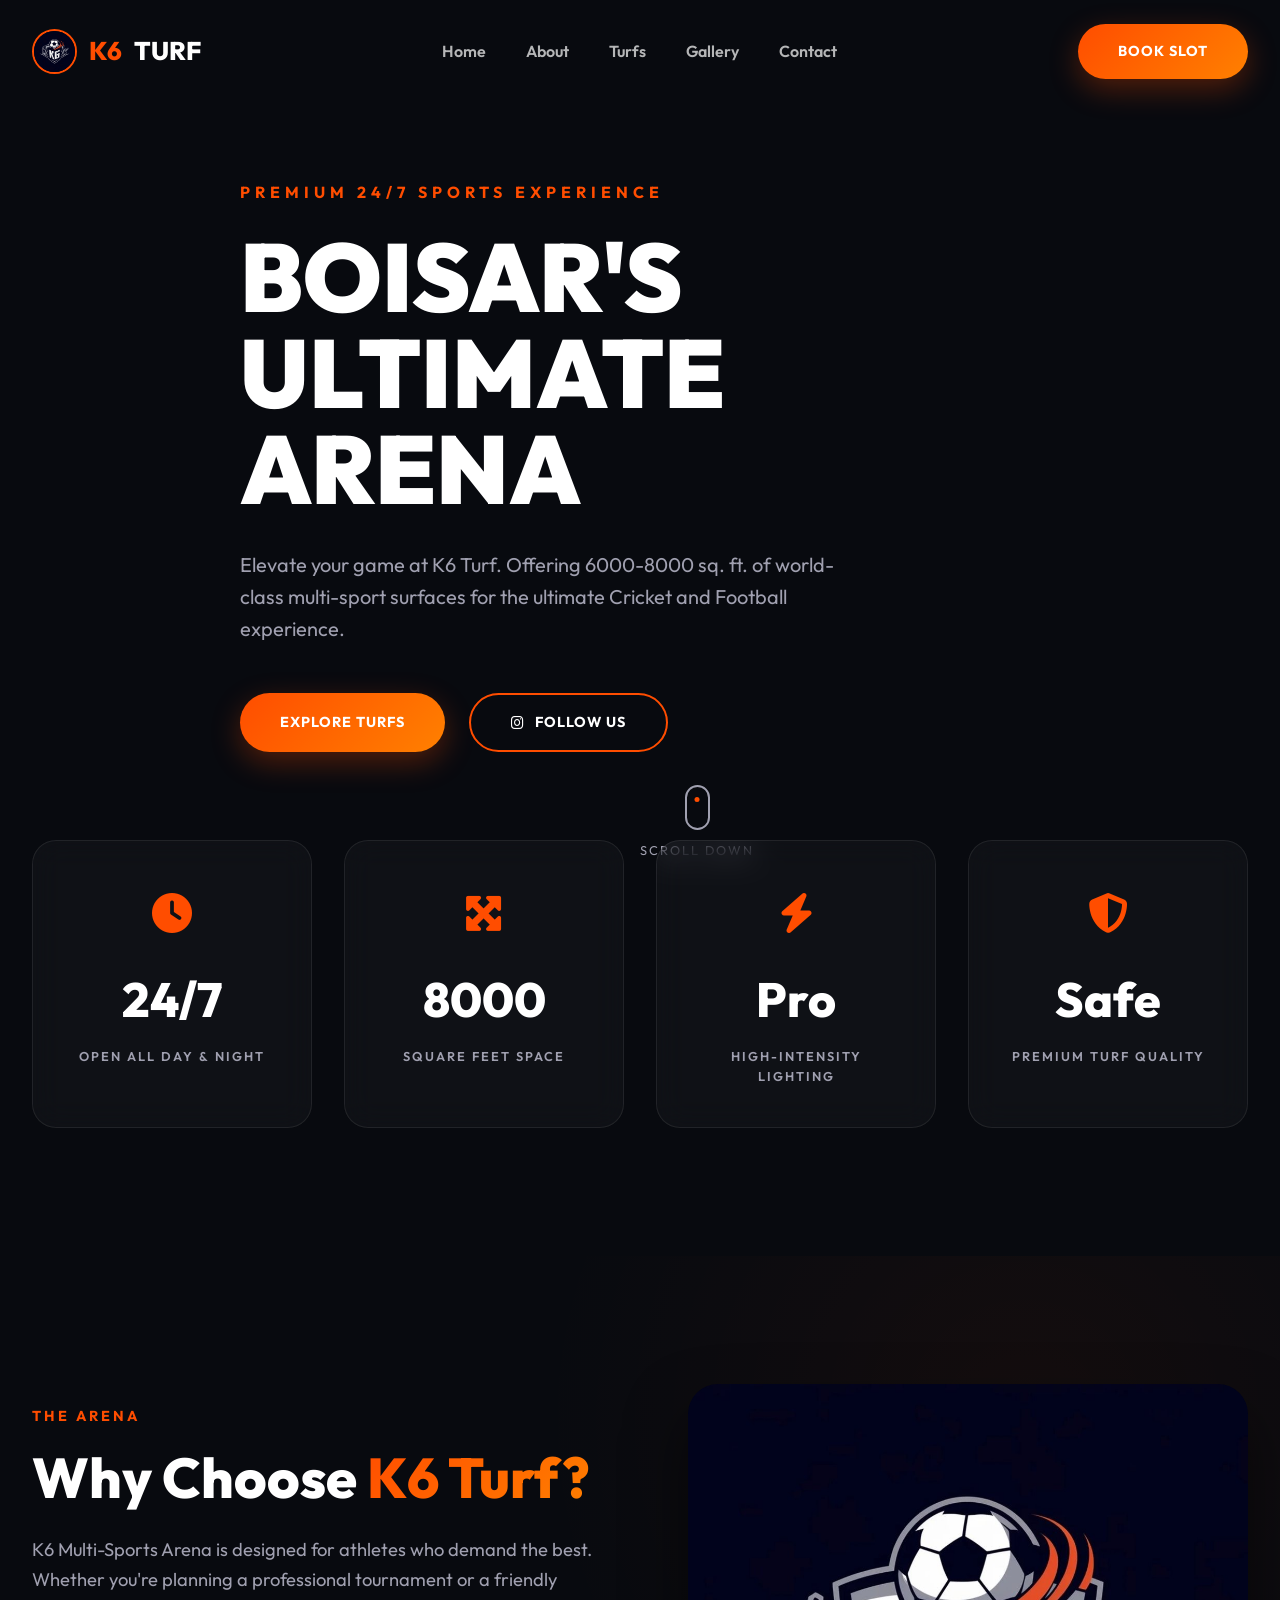
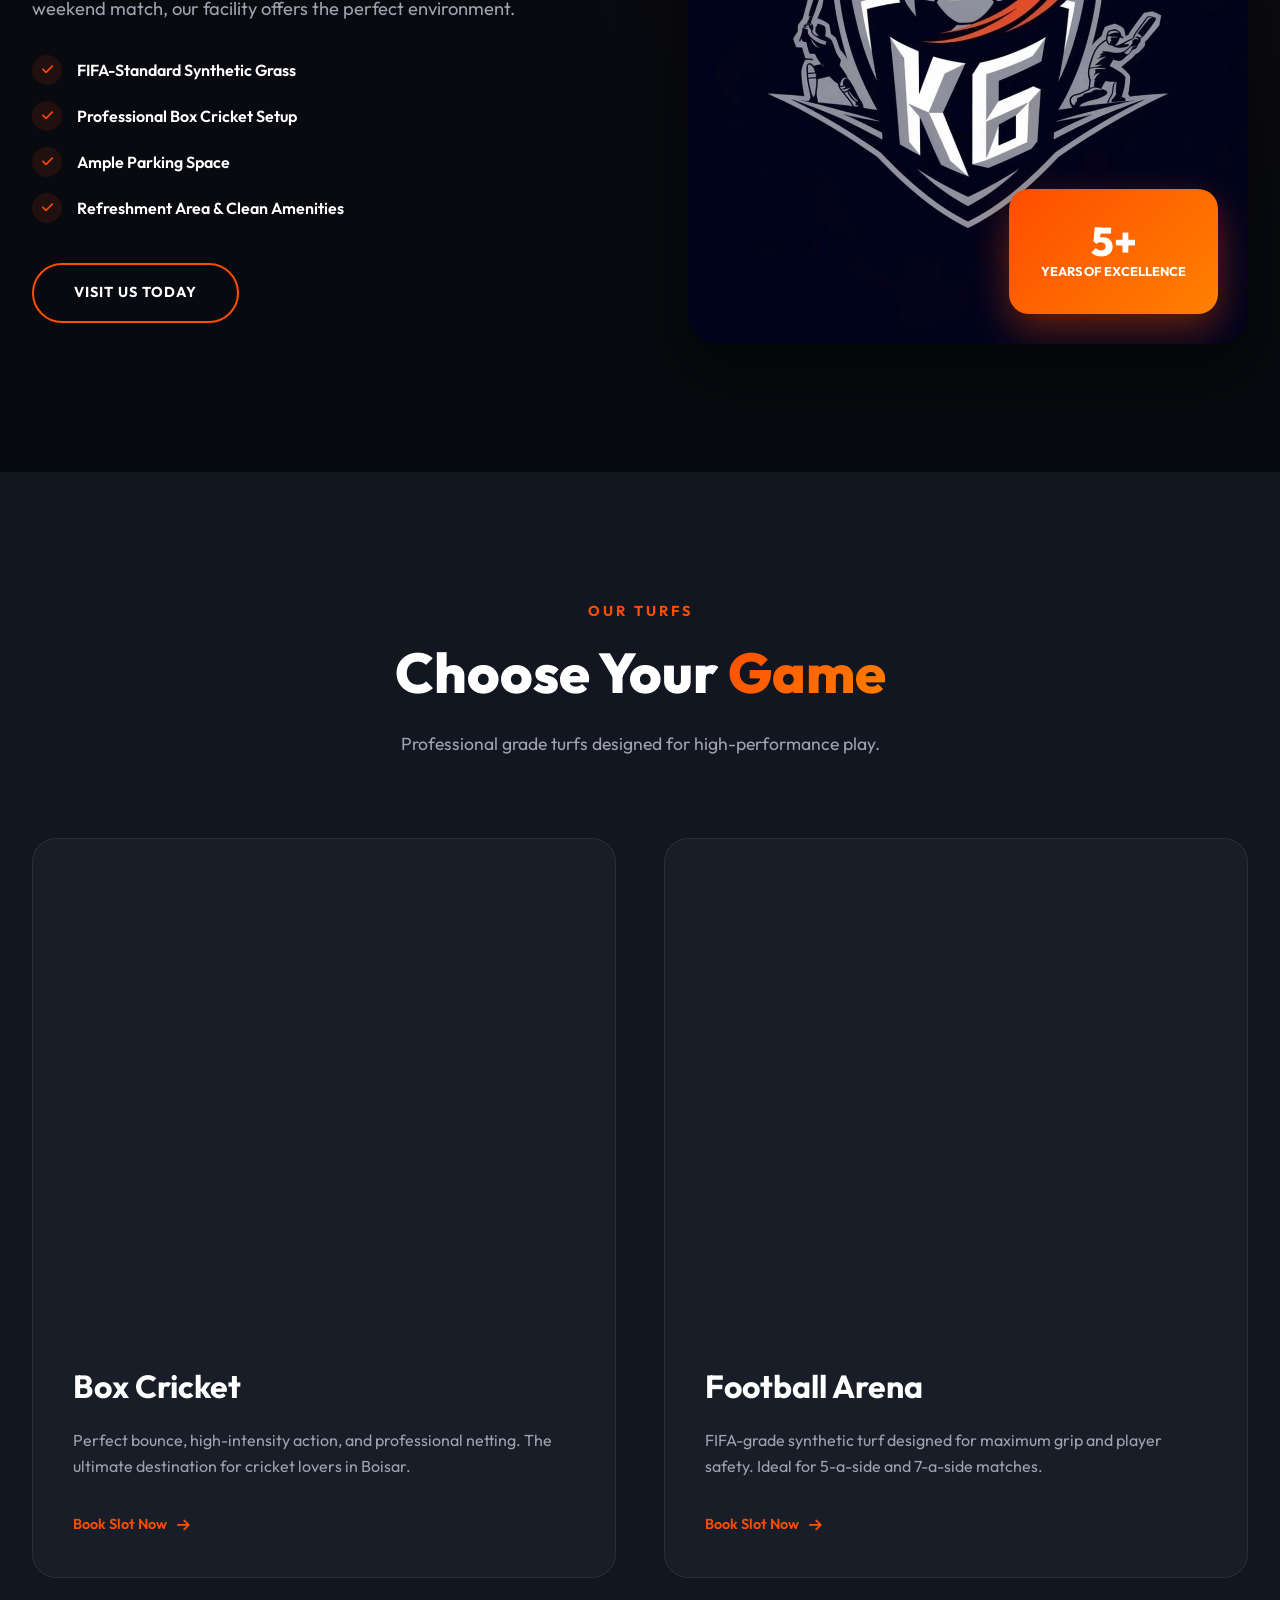
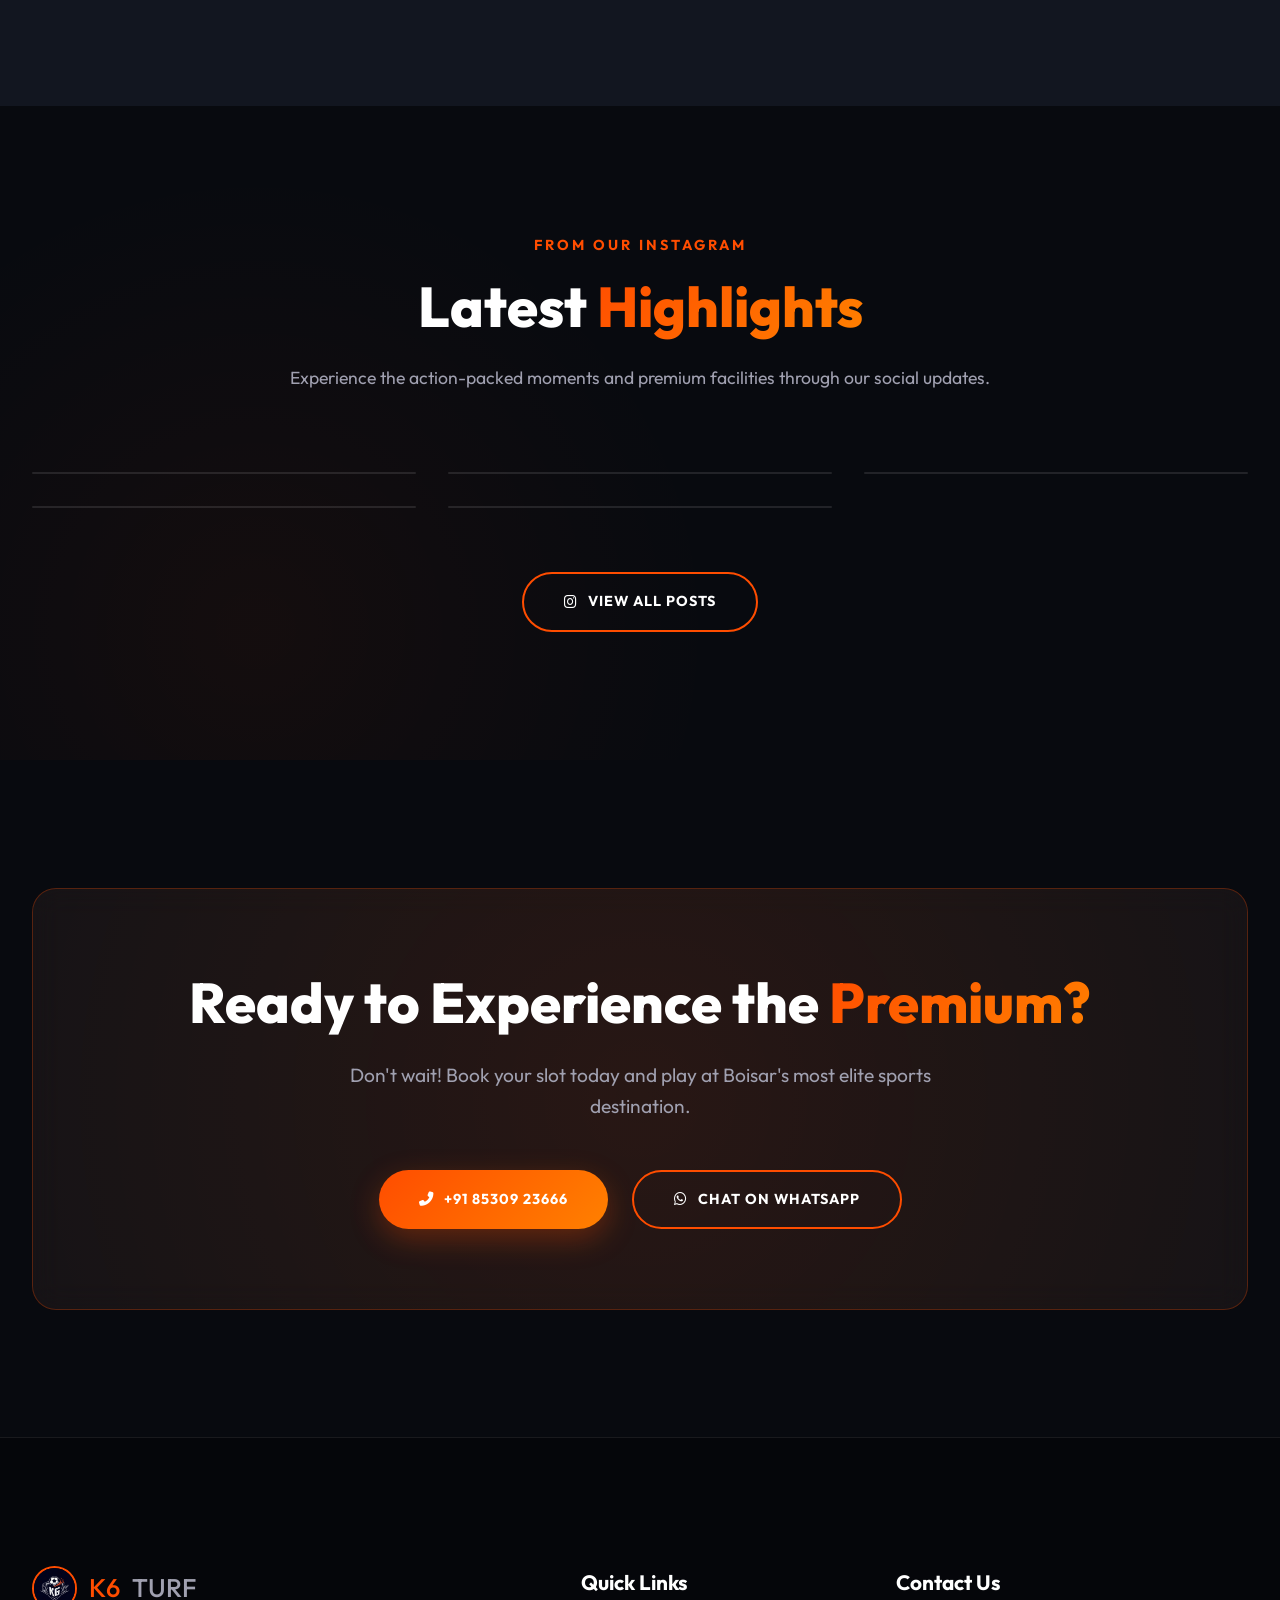
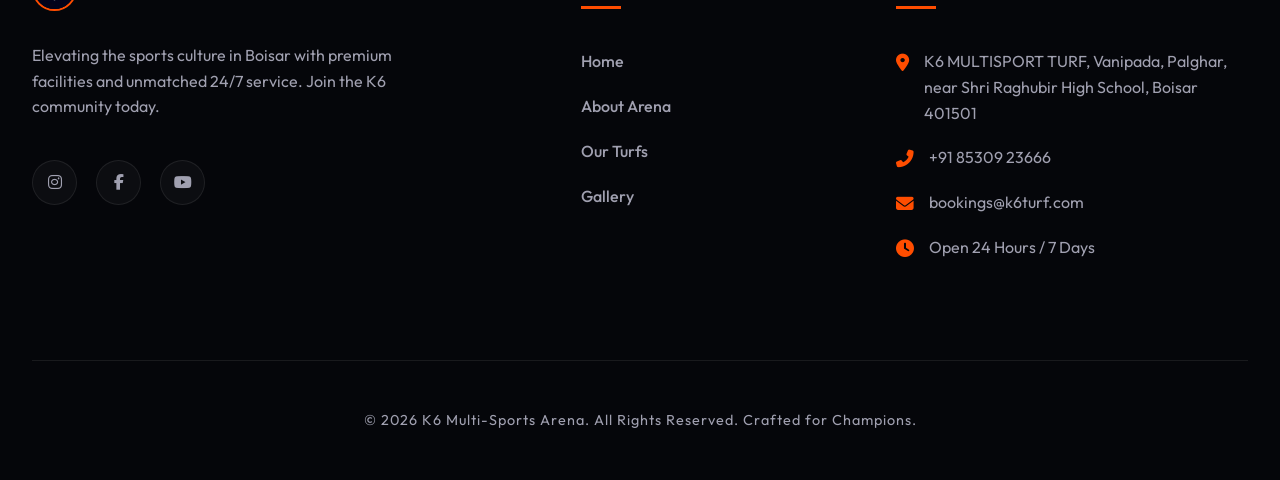
==== index.html @ 0b2d1a47 "Initial commit: Premium K6 Turf Website with Instagram integration and responsive design" ====
<!DOCTYPE html>
<html lang="en">
<head>
    <meta charset="UTF-8">
    <meta name="viewport" content="width=device-width, initial-scale=1.0">
    <title>K6Turf | Premium Multi-Sports Arena Boisar | 24/7 Cricket & Football</title>
    <meta name="description" content="K6 Multi-Sports Arena in Boisar. Premium 24/7 sports experience with 6000-8000 sq. ft. turfs for Cricket and Football. Book your slot now!">
    <meta name="keywords" content="K6 Turf, Boisar Turf, Cricket Turf Boisar, Football Turf Boisar, Multi-Sports Arena Boisar">
    <link rel="stylesheet" href="style.css">
    <link rel="stylesheet" href="https://cdnjs.cloudflare.com/ajax/libs/font-awesome/6.4.0/css/all.min.css">
    <link href="https://unpkg.com/aos@2.3.1/dist/aos.css" rel="stylesheet">
</head>
<body>

    <!-- Preloader -->
    <div class="preloader" id="preloader">
        <div class="loader-content">
            <img src="assets/logo.jpg" alt="K6 Turf Logo" class="loader-logo">
            <div class="loader-bar"></div>
        </div>
    </div>

    <header id="header">
        <div class="container">
            <nav>
                <a href="#" class="logo">
                    <img src="assets/logo.jpg" alt="K6 Logo" class="nav-logo">
                    <span>K6</span>TURF
                </a>
                <ul class="nav-links">
                    <li><a href="#home">Home</a></li>
                    <li><a href="#about">About</a></li>
                    <li><a href="#services">Turfs</a></li>
                    <li><a href="#gallery">Gallery</a></li>
                    <li><a href="#contact">Contact</a></li>
                </ul>
                <div class="nav-actions">
                    <a href="https://wa.me/918530923666" class="btn btn-primary">Book Slot</a>
                    <button class="mobile-nav-toggle"><i class="fas fa-bars"></i></button>
                </div>
            </nav>
        </div>
    </header>

    <main>
        <!-- Hero Section -->
        <section class="hero" id="home">
            <div class="hero-overlay"></div>
            <div class="hero-bg">
                <video autoplay muted loop playsinline class="hero-video">
                    <source src="https://cdn.pixabay.com/video/2019/04/13/22756-330663738_large.mp4" type="video/mp4">
                </video>
            </div>
            <div class="container">
                <div class="hero-content">
                    <span class="hero-tagline" data-aos="fade-down">Premium 24/7 Sports Experience</span>
                    <h1 data-aos="fade-up" data-aos-delay="200">BOISAR'S ULTIMATE <span>ARENA</span></h1>
                    <p data-aos="fade-up" data-aos-delay="400">Elevate your game at K6 Turf. Offering 6000-8000 sq. ft. of world-class multi-sport surfaces for the ultimate Cricket and Football experience.</p>
                    <div class="hero-btns" data-aos="fade-up" data-aos-delay="600">
                        <a href="#services" class="btn btn-primary">Explore Turfs</a>
                        <a href="https://www.instagram.com/k6_turf_boisar/" target="_blank" class="btn btn-outline"><i class="fab fa-instagram"></i> Follow Us</a>
                    </div>
                </div>
            </div>
            <div class="hero-scroll" data-aos="fade-up" data-aos-delay="800">
                <div class="mouse"></div>
                <span>Scroll Down</span>
            </div>
        </section>

        <!-- Stats/Features -->
        <section class="stats">
            <div class="container">
                <div class="stats-grid">
                    <div class="stat-item glass-card" data-aos="zoom-in" data-aos-delay="100">
                        <div class="stat-icon"><i class="fas fa-clock"></i></div>
                        <h3>24/7</h3>
                        <p>Open All Day & Night</p>
                    </div>
                    <div class="stat-item glass-card" data-aos="zoom-in" data-aos-delay="200">
                        <div class="stat-icon"><i class="fas fa-expand-arrows-alt"></i></div>
                        <h3>8000</h3>
                        <p>Square Feet Space</p>
                    </div>
                    <div class="stat-item glass-card" data-aos="zoom-in" data-aos-delay="300">
                        <div class="stat-icon"><i class="fas fa-bolt"></i></div>
                        <h3>Pro</h3>
                        <p>High-Intensity Lighting</p>
                    </div>
                    <div class="stat-item glass-card" data-aos="zoom-in" data-aos-delay="400">
                        <div class="stat-icon"><i class="fas fa-shield-alt"></i></div>
                        <h3>Safe</h3>
                        <p>Premium Turf Quality</p>
                    </div>
                </div>
            </div>
        </section>

        <!-- About Section -->
        <section class="about" id="about">
            <div class="container">
                <div class="about-grid">
                    <div class="about-content" data-aos="fade-right">
                        <span class="sub-title">The Arena</span>
                        <h2>Why Choose <span>K6 Turf?</span></h2>
                        <p>K6 Multi-Sports Arena is designed for athletes who demand the best. Whether you're planning a professional tournament or a friendly weekend match, our facility offers the perfect environment.</p>
                        <ul class="feature-list">
                            <li><i class="fas fa-check"></i> FIFA-Standard Synthetic Grass</li>
                            <li><i class="fas fa-check"></i> Professional Box Cricket Setup</li>
                            <li><i class="fas fa-check"></i> Ample Parking Space</li>
                            <li><i class="fas fa-check"></i> Refreshment Area & Clean Amenities</li>
                        </ul>
                        <a href="#contact" class="btn btn-outline">Visit Us Today</a>
                    </div>
                    <div class="about-image" data-aos="fade-left">
                        <div class="image-wrapper">
                            <img src="assets/logo.jpg" alt="K6 Turf Experience">
                            <div class="experience-badge">
                                <h3>5+</h3>
                                <p>Years of Excellence</p>
                            </div>
                        </div>
                    </div>
                </div>
            </div>
        </section>

        <!-- Services Section -->
        <section class="services" id="services">
            <div class="container">
                <div class="section-header" data-aos="fade-up">
                    <span class="sub-title">Our Turfs</span>
                    <h2>Choose Your <span>Game</span></h2>
                    <p>Professional grade turfs designed for high-performance play.</p>
                </div>

                <div class="service-card-wrapper">
                    <div class="service-card glass-card" data-aos="fade-up">
                        <div class="service-img">
                            <blockquote class="instagram-media" data-instgrm-permalink="https://www.instagram.com/reel/DECcVCstjQd/?utm_source=ig_embed&amp;utm_campaign=loading" data-instgrm-version="14"></blockquote>
                        </div>
                        <div class="service-body">
                            <h3>Box Cricket</h3>
                            <p>Perfect bounce, high-intensity action, and professional netting. The ultimate destination for cricket lovers in Boisar.</p>
                            <a href="https://wa.me/918530923666" class="btn btn-link">Book Slot Now <i class="fas fa-arrow-right"></i></a>
                        </div>
                    </div>

                    <div class="service-card glass-card" data-aos="fade-up" data-aos-delay="200">
                        <div class="service-img">
                            <blockquote class="instagram-media" data-instgrm-permalink="https://www.instagram.com/reel/DEwyY6cT_Gz/?utm_source=ig_embed&amp;utm_campaign=loading" data-instgrm-version="14"></blockquote>
                        </div>
                        <div class="service-body">
                            <h3>Football Arena</h3>
                            <p>FIFA-grade synthetic turf designed for maximum grip and player safety. Ideal for 5-a-side and 7-a-side matches.</p>
                            <a href="https://wa.me/918530923666" class="btn btn-link">Book Slot Now <i class="fas fa-arrow-right"></i></a>
                        </div>
                    </div>
                </div>
            </div>
        </section>

        <!-- Instagram Feed Section -->
        <section class="social-feed" id="gallery">
            <div class="container">
                <div class="section-header" data-aos="fade-up">
                    <span class="sub-title">From Our Instagram</span>
                    <h2>Latest <span>Highlights</span></h2>
                    <p>Experience the action-packed moments and premium facilities through our social updates.</p>
                </div>
                
                <div class="instagram-grid">
                    <!-- Post 1 -->
                    <div class="insta-embed" data-aos="zoom-in">
                        <blockquote class="instagram-media" data-instgrm-permalink="https://www.instagram.com/p/DKz9kxUNPje/?utm_source=ig_embed&amp;utm_campaign=loading" data-instgrm-version="14"></blockquote>
                    </div>
                    <!-- Post 2 -->
                    <div class="insta-embed" data-aos="zoom-in" data-aos-delay="100">
                        <blockquote class="instagram-media" data-instgrm-permalink="https://www.instagram.com/p/DPoWp0yDz2l/?utm_source=ig_embed&amp;utm_campaign=loading" data-instgrm-version="14"></blockquote>
                    </div>
                    <!-- Reel 1 -->
                    <div class="insta-embed" data-aos="zoom-in" data-aos-delay="200">
                        <blockquote class="instagram-media" data-instgrm-permalink="https://www.instagram.com/reel/DQ9aMk0iMoH/?utm_source=ig_embed&amp;utm_campaign=loading" data-instgrm-version="14"></blockquote>
                    </div>
                    <!-- Reel 2 -->
                    <div class="insta-embed" data-aos="zoom-in" data-aos-delay="300">
                        <blockquote class="instagram-media" data-instgrm-permalink="https://www.instagram.com/reel/DECcVCstjQd/?utm_source=ig_embed&amp;utm_campaign=loading" data-instgrm-version="14"></blockquote>
                    </div>
                    <!-- Reel 3 -->
                    <div class="insta-embed" data-aos="zoom-in" data-aos-delay="400">
                        <blockquote class="instagram-media" data-instgrm-permalink="https://www.instagram.com/reel/DDHYo43tLcD/?utm_source=ig_embed&amp;utm_campaign=loading" data-instgrm-version="14"></blockquote>
                    </div>
                </div>
                
                <div class="center-btn" style="margin-top: 4rem; text-align: center;">
                    <a href="https://www.instagram.com/k6_turf_boisar/" target="_blank" class="btn btn-outline"><i class="fab fa-instagram"></i> View All Posts</a>
                </div>
            </div>
        </section>

        <script async src="//www.instagram.com/embed.js"></script>

        <!-- Booking CTA -->
        <section class="cta-section">
            <div class="container">
                <div class="cta-card glass-card" data-aos="flip-up">
                    <h2>Ready to Experience the <span>Premium?</span></h2>
                    <p>Don't wait! Book your slot today and play at Boisar's most elite sports destination.</p>
                    <div class="cta-btns">
                        <a href="tel:+918530923666" class="btn btn-primary"><i class="fas fa-phone-alt"></i> +91 85309 23666</a>
                        <a href="https://wa.me/918530923666" class="btn btn-outline"><i class="fab fa-whatsapp"></i> Chat on WhatsApp</a>
                    </div>
                </div>
            </div>
        </section>
    </main>

    <footer id="contact">
        <div class="container">
            <div class="footer-grid">
                <div class="footer-col footer-info">
                    <a href="#" class="logo footer-logo">
                        <img src="assets/logo.jpg" alt="K6 Logo" class="nav-logo">
                        <span>K6</span>TURF
                    </a>
                    <p>Elevating the sports culture in Boisar with premium facilities and unmatched 24/7 service. Join the K6 community today.</p>
                    <div class="footer-social">
                        <a href="https://www.instagram.com/k6_turf_boisar/" class="social-btn"><i class="fab fa-instagram"></i></a>
                        <a href="#" class="social-btn"><i class="fab fa-facebook-f"></i></a>
                        <a href="#" class="social-btn"><i class="fab fa-youtube"></i></a>
                    </div>
                </div>
                <div class="footer-col">
                    <h4>Quick Links</h4>
                    <ul>
                        <li><a href="#home">Home</a></li>
                        <li><a href="#about">About Arena</a></li>
                        <li><a href="#services">Our Turfs</a></li>
                        <li><a href="#gallery">Gallery</a></li>
                    </ul>
                </div>
                <div class="footer-col">
                    <h4>Contact Us</h4>
                    <ul class="contact-list">
                        <li><i class="fas fa-map-marker-alt"></i> K6 MULTISPORT TURF, Vanipada, Palghar, near Shri Raghubir High School, Boisar 401501</li>
                        <li><i class="fas fa-phone-alt"></i> +91 85309 23666</li>
                        <li><i class="fas fa-envelope"></i> bookings@k6turf.com</li>
                        <li><i class="fas fa-clock"></i> Open 24 Hours / 7 Days</li>
                    </ul>
                </div>
            </div>
            <div class="footer-bottom">
                <p>&copy; 2026 K6 Multi-Sports Arena. All Rights Reserved. Crafted for Champions.</p>
            </div>
        </div>
    </footer>

    <script src="https://unpkg.com/aos@2.3.1/dist/aos.js"></script>
    <script src="script.js"></script>
</body>
</html>
---- style.css ----
@import url('https://fonts.googleapis.com/css2?family=Outfit:wght@300;400;600;700;800&display=swap');

:root {
    --primary: #080A0F;
    --secondary: #121620;
    --accent: #FF4D00;
    --accent-rgb: 255, 77, 0;
    --white: #FFFFFF;
    --text-muted: #A0A0B0;
    --glass: rgba(255, 255, 255, 0.03);
    --glass-border: rgba(255, 255, 255, 0.08);
    --gradient: linear-gradient(135deg, var(--accent), #FF8000);
    --transition: all 0.4s cubic-bezier(0.165, 0.84, 0.44, 1);
}

* {
    margin: 0;
    padding: 0;
    box-sizing: border-box;
    font-family: 'Outfit', sans-serif;
}

html {
    scroll-behavior: smooth;
}

body {
    background-color: var(--primary);
    color: var(--white);
    overflow-x: hidden;
    line-height: 1.6;
}

/* Custom Scrollbar */
::-webkit-scrollbar {
    width: 8px;
}
::-webkit-scrollbar-track {
    background: var(--primary);
}
::-webkit-scrollbar-thumb {
    background: var(--accent);
    border-radius: 10px;
}

/* Preloader */
.preloader {
    position: fixed;
    top: 0;
    left: 0;
    width: 100%;
    height: 100%;
    background: var(--primary);
    display: flex;
    justify-content: center;
    align-items: center;
    z-index: 9999;
    transition: opacity 0.6s ease;
}

.loader-content {
    text-align: center;
}

.loader-logo {
    width: 100px;
    border-radius: 50%;
    margin-bottom: 1.5rem;
    animation: pulse 1.5s infinite ease-in-out;
}

.loader-bar {
    width: 150px;
    height: 3px;
    background: rgba(255, 255, 255, 0.1);
    position: relative;
    overflow: hidden;
    margin: 0 auto;
}

.loader-bar::after {
    content: '';
    position: absolute;
    top: 0;
    left: -100%;
    width: 100%;
    height: 100%;
    background: var(--gradient);
    animation: loading 1.5s infinite ease;
}

@keyframes pulse {
    0% { transform: scale(0.95); opacity: 0.8; }
    50% { transform: scale(1.05); opacity: 1; }
    100% { transform: scale(0.95); opacity: 0.8; }
}

@keyframes loading {
    100% { left: 100%; }
}

/* Reusable Components */
.container {
    max-width: 1300px;
    margin: 0 auto;
    padding: 0 2rem;
}

.sub-title {
    color: var(--accent);
    font-weight: 700;
    text-transform: uppercase;
    letter-spacing: 3px;
    font-size: 0.9rem;
    margin-bottom: 1rem;
    display: block;
}

h2 {
    font-size: clamp(2.5rem, 5vw, 3.5rem);
    font-weight: 800;
    margin-bottom: 1.5rem;
    line-height: 1.2;
}

h2 span {
    color: var(--accent);
    background: var(--gradient);
    -webkit-background-clip: text;
    -webkit-text-fill-color: transparent;
}

.btn {
    display: inline-flex;
    align-items: center;
    gap: 10px;
    padding: 1rem 2.5rem;
    border-radius: 50px;
    text-decoration: none;
    font-weight: 700;
    text-transform: uppercase;
    letter-spacing: 1px;
    transition: var(--transition);
    cursor: pointer;
    border: none;
    font-size: 0.9rem;
}

.btn-primary {
    background: var(--gradient);
    color: var(--white);
    box-shadow: 0 10px 30px rgba(var(--accent-rgb), 0.3);
}

.btn-primary:hover {
    transform: translateY(-5px);
    box-shadow: 0 15px 40px rgba(var(--accent-rgb), 0.5);
}

.btn-outline {
    background: transparent;
    border: 2px solid var(--accent);
    color: var(--white);
}

.btn-outline:hover {
    background: var(--accent);
    transform: translateY(-5px);
    box-shadow: 0 10px 30px rgba(var(--accent-rgb), 0.3);
}

.btn-link {
    color: var(--accent);
    font-weight: 600;
    text-transform: none;
    padding: 0;
    letter-spacing: 0;
}

.btn-link i {
    transition: var(--transition);
}

.btn-link:hover i {
    transform: translateX(5px);
}

.glass-card {
    background: var(--glass);
    backdrop-filter: blur(15px);
    border: 1px solid var(--glass-border);
    border-radius: 24px;
    padding: 2.5rem;
    transition: var(--transition);
}

.glass-card:hover {
    background: rgba(255, 255, 255, 0.05);
    border-color: rgba(255, 77, 0, 0.2);
    transform: translateY(-10px);
}

/* Header */
header {
    position: fixed;
    top: 0;
    width: 100%;
    z-index: 1000;
    padding: 1.5rem 0;
    transition: var(--transition);
}

header.scrolled {
    background: rgba(8, 10, 15, 0.85);
    backdrop-filter: blur(20px);
    padding: 0.8rem 0;
    border-bottom: 1px solid var(--glass-border);
    box-shadow: 0 10px 30px rgba(0,0,0,0.3);
}

nav {
    display: flex;
    justify-content: space-between;
    align-items: center;
}

.logo {
    font-size: 1.6rem;
    font-weight: 800;
    color: var(--white);
    text-decoration: none;
    display: flex;
    align-items: center;
    gap: 12px;
}

.nav-logo {
    width: 45px;
    height: 45px;
    border-radius: 50%;
    object-fit: cover;
    border: 2px solid var(--accent);
}

.logo span {
    color: var(--accent);
}

.nav-links {
    display: flex;
    gap: 2.5rem;
    list-style: none;
}

.nav-links a {
    text-decoration: none;
    color: var(--white);
    font-weight: 600;
    transition: var(--transition);
    opacity: 0.7;
    position: relative;
    padding-bottom: 5px;
}

.nav-links a::after {
    content: '';
    position: absolute;
    bottom: 0;
    left: 0;
    width: 0;
    height: 2px;
    background: var(--accent);
    transition: var(--transition);
}

.nav-links a:hover {
    opacity: 1;
    color: var(--accent);
}

.nav-links a:hover::after {
    width: 100%;
}

.nav-actions {
    display: flex;
    align-items: center;
    gap: 1.5rem;
}

.mobile-nav-toggle {
    display: none;
    background: transparent;
    border: none;
    color: var(--white);
    font-size: 1.5rem;
    cursor: pointer;
}

/* Hero Section */
.hero {
    min-height: 100vh;
    padding: 10rem 0 8rem; /* Added padding to prevent overlap with floating cards */
    display: flex;
    align-items: center;
    position: relative;
    overflow: hidden;
}

.hero-bg {
    position: absolute;
    top: 0;
    left: 0;
    width: 100%;
    height: 100%;
    z-index: -2;
}

.hero-video {
    width: 100%;
    height: 100%;
    object-fit: cover;
    filter: brightness(0.5);
}

.hero-overlay {
    position: absolute;
    top: 0;
    left: 0;
    width: 100%;
    height: 100%;
    background: linear-gradient(to bottom, rgba(8, 10, 15, 0.4), var(--primary));
    z-index: -1;
}

.hero-content {
    max-width: 800px;
}

.hero-tagline {
    color: var(--accent);
    font-weight: 700;
    text-transform: uppercase;
    letter-spacing: 5px;
    margin-bottom: 1.5rem;
    display: block;
}

.hero h1 {
    font-size: clamp(3.5rem, 10vw, 6rem);
    font-weight: 900;
    line-height: 1;
    margin-bottom: 2rem;
}

.hero p {
    font-size: 1.25rem;
    color: var(--text-muted);
    margin-bottom: 3rem;
    max-width: 600px;
}

.hero-btns {
    display: flex;
    gap: 1.5rem;
}

.hero-scroll {
    position: absolute;
    bottom: 40px;
    left: 50%;
    transform: translateX(-50%);
    display: flex;
    flex-direction: column;
    align-items: center;
    gap: 10px;
    color: var(--text-muted);
    font-size: 0.8rem;
    text-transform: uppercase;
    letter-spacing: 2px;
}

.mouse {
    width: 25px;
    height: 45px;
    border: 2px solid var(--text-muted);
    border-radius: 20px;
    position: relative;
}

.mouse::before {
    content: '';
    position: absolute;
    top: 10px;
    left: 50%;
    width: 5px;
    height: 5px;
    background: var(--accent);
    border-radius: 50%;
    transform: translateX(-50%);
    animation: scrollMouse 2s infinite ease-in-out;
}

@keyframes scrollMouse {
    0% { transform: translate(-50%, 0); opacity: 0; }
    50% { opacity: 1; }
    100% { transform: translate(-50%, 20px); opacity: 0; }
}

/* Stats Section */
.stats {
    padding: 0 0 8rem;
    margin-top: -60px; /* Reduced from -100px to prevent overlap */
    position: relative;
    z-index: 10;
}

.stats-grid {
    display: grid;
    grid-template-columns: repeat(auto-fit, minmax(220px, 1fr));
    gap: 2rem;
}

.stat-item {
    text-align: center;
}

.stat-icon {
    font-size: 2.5rem;
    color: var(--accent);
    margin-bottom: 1rem;
}

.stat-item h3 {
    font-size: 3rem;
    font-weight: 800;
    margin-bottom: 0.5rem;
    color: var(--white);
}

.stat-item p {
    color: var(--text-muted);
    text-transform: uppercase;
    letter-spacing: 2px;
    font-size: 0.8rem;
    font-weight: 600;
}

/* About Section */
.about {
    padding: 8rem 0;
    background: radial-gradient(circle at 80% 20%, rgba(var(--accent-rgb), 0.05), transparent 40%);
}

.about-grid {
    display: grid;
    grid-template-columns: 1fr 1fr;
    gap: 6rem;
    align-items: center;
}

.about-content p {
    font-size: 1.15rem;
    color: var(--text-muted);
    margin-bottom: 2rem;
}

.feature-list {
    list-style: none;
    margin-bottom: 2.5rem;
}

.feature-list li {
    display: flex;
    align-items: center;
    gap: 15px;
    margin-bottom: 1rem;
    font-weight: 600;
    color: var(--white);
}

.feature-list li i {
    color: var(--accent);
    background: rgba(var(--accent-rgb), 0.1);
    width: 30px;
    height: 30px;
    border-radius: 50%;
    display: flex;
    justify-content: center;
    align-items: center;
    font-size: 0.8rem;
}

.about-image {
    position: relative;
}

.image-wrapper {
    position: relative;
    border-radius: 30px;
    overflow: hidden;
    box-shadow: 0 30px 60px rgba(0,0,0,0.5);
}

.image-wrapper img {
    width: 100%;
    display: block;
    transition: var(--transition);
}

.image-wrapper:hover img {
    transform: scale(1.05);
}

.experience-badge {
    position: absolute;
    bottom: 30px;
    right: 30px;
    background: var(--gradient);
    padding: 2rem;
    border-radius: 20px;
    text-align: center;
    box-shadow: 0 15px 40px rgba(var(--accent-rgb), 0.4);
}

.experience-badge h3 {
    font-size: 2.5rem;
    font-weight: 800;
    line-height: 1;
}

.experience-badge p {
    font-size: 0.8rem;
    text-transform: uppercase;
    font-weight: 700;
    margin: 0;
}

/* Services */
.services {
    padding: 8rem 0;
    background: var(--secondary);
}

.section-header {
    text-align: center;
    margin-bottom: 5rem;
    max-width: 700px;
    margin-left: auto;
    margin-right: auto;
}

.section-header p {
    color: var(--text-muted);
    font-size: 1.1rem;
}

.service-card-wrapper {
    display: grid;
    grid-template-columns: 1fr 1fr;
    gap: 3rem;
}

.service-img {
    min-height: 450px;
    border-radius: 20px;
    overflow: hidden;
    margin-bottom: 2rem;
    display: flex;
    justify-content: center;
}

.turf-video {
    width: 100%;
    height: 100%;
    object-fit: cover;
    transition: var(--transition);
}

.service-card:hover .turf-video {
    transform: scale(1.05);
}

.service-body h3 {
    font-size: 2rem;
    margin-bottom: 1rem;
}

.service-body p {
    color: var(--text-muted);
    margin-bottom: 2rem;
}

/* Instagram Feed */
.social-feed {
    padding: 8rem 0;
    background: radial-gradient(circle at 20% 80%, rgba(var(--accent-rgb), 0.05), transparent 40%);
}

.instagram-grid {
    display: grid;
    grid-template-columns: repeat(auto-fit, minmax(320px, 1fr));
    gap: 2rem;
    justify-items: center;
}

.insta-embed {
    width: 100%;
    max-width: 400px;
    background: var(--glass);
    border-radius: 20px;
    overflow: hidden;
    border: 1px solid var(--glass-border);
    transition: var(--transition);
}

.insta-embed:hover {
    transform: translateY(-10px);
    border-color: rgba(var(--accent-rgb), 0.3);
}

.instagram-media {
    margin: 0 !important;
    border-radius: 20px !important;
    width: 100% !important;
    min-width: unset !important;
}

/* CTA Section */
.cta-section {
    padding: 8rem 0;
}

.cta-card {
    text-align: center;
    padding: 5rem;
    border: 1px solid rgba(var(--accent-rgb), 0.3);
    overflow: hidden;
    position: relative;
}

.cta-card::before {
    content: '';
    position: absolute;
    top: -50%;
    left: -50%;
    width: 200%;
    height: 200%;
    background: radial-gradient(circle, rgba(var(--accent-rgb), 0.1), transparent 70%);
    z-index: -1;
}

.cta-card h2 {
    margin-bottom: 1.5rem;
}

.cta-card p {
    font-size: 1.2rem;
    color: var(--text-muted);
    margin-bottom: 3rem;
    max-width: 600px;
    margin-left: auto;
    margin-right: auto;
}

.cta-btns {
    display: flex;
    justify-content: center;
    gap: 1.5rem;
}

/* Footer */
footer {
    padding: 8rem 0 3rem;
    background: #05060A;
    border-top: 1px solid var(--glass-border);
}

.footer-grid {
    display: grid;
    grid-template-columns: 2fr 1fr 1.5fr;
    gap: 5rem;
    margin-bottom: 5rem;
}

.footer-logo {
    margin-bottom: 2rem;
}

.footer-info p {
    color: var(--text-muted);
    margin-bottom: 2.5rem;
    max-width: 400px;
}

.footer-social {
    display: flex;
    gap: 1.2rem;
}

.social-btn {
    width: 45px;
    height: 45px;
    border-radius: 50%;
    background: var(--glass);
    display: flex;
    justify-content: center;
    align-items: center;
    color: var(--white);
    text-decoration: none;
    transition: var(--transition);
    border: 1px solid var(--glass-border);
}

.social-btn:hover {
    background: var(--accent);
    color: var(--white);
    transform: translateY(-5px);
    box-shadow: 0 10px 20px rgba(var(--accent-rgb), 0.3);
}

.footer-col h4 {
    font-size: 1.3rem;
    margin-bottom: 2.5rem;
    position: relative;
    padding-bottom: 10px;
}

.footer-col h4::after {
    content: '';
    position: absolute;
    bottom: 0;
    left: 0;
    width: 40px;
    height: 3px;
    background: var(--accent);
}

.footer-col ul {
    list-style: none;
}

.footer-col li {
    margin-bottom: 1.2rem;
}

.footer-col a {
    text-decoration: none;
    color: var(--text-muted);
    transition: var(--transition);
    font-weight: 500;
}

.footer-col a:hover {
    color: var(--accent);
    padding-left: 5px;
}

.contact-list li {
    display: flex;
    gap: 15px;
    color: var(--text-muted);
}

.contact-list li i {
    color: var(--accent);
    font-size: 1.1rem;
    margin-top: 5px;
}

.footer-bottom {
    text-align: center;
    padding-top: 3rem;
    border-top: 1px solid var(--glass-border);
    color: var(--text-muted);
    font-size: 0.9rem;
    letter-spacing: 1px;
}

/* Responsive Refinements */
@media (max-width: 1200px) {
    .instagram-grid {
        grid-template-columns: repeat(2, 1fr);
    }
}

@media (max-width: 992px) {
    .nav-links {
        position: fixed;
        top: 0;
        right: -100%;
        width: 80%;
        height: 100vh;
        background: rgba(8, 10, 15, 0.98);
        backdrop-filter: blur(20px);
        flex-direction: column;
        justify-content: center;
        align-items: center;
        transition: var(--transition);
        z-index: 1000;
        display: flex !important;
    }

    .nav-links.active {
        right: 0;
    }

    .nav-links a {
        font-size: 1.5rem;
        margin-bottom: 2rem;
    }

    .mobile-nav-toggle {
        display: block;
        z-index: 1001;
        position: relative;
    }

    .about-grid, .service-card-wrapper, .footer-grid {
        grid-template-columns: 1fr;
        gap: 4rem;
    }
    
    .about-image {
        order: -1;
    }
    
    .hero h1 {
        font-size: 4rem;
    }
    .stats {
        margin-top: 0;
        padding-top: 4rem;
    }
}

@media (max-width: 768px) {
    .hero {
        text-align: center;
    }
    
    .hero-btns, .cta-btns {
        flex-direction: column;
        width: 100%;
    }

    .hero-btns .btn, .cta-btns .btn {
        width: 100%;
        justify-content: center;
    }
    
    .stats-grid {
        grid-template-columns: 1fr 1fr;
    }
    
    .cta-card {
        padding: 3rem 1.5rem;
    }

    .instagram-grid {
        grid-template-columns: 1fr;
    }

    .service-img {
        min-height: 350px;
    }
}

@media (max-width: 480px) {
    .stats-grid {
        grid-template-columns: 1fr;
    }
    
    .hero h1 {
        font-size: 3rem;
    }

    .container {
        padding: 0 1.5rem;
    }

    .logo {
        font-size: 1.3rem;
    }
}
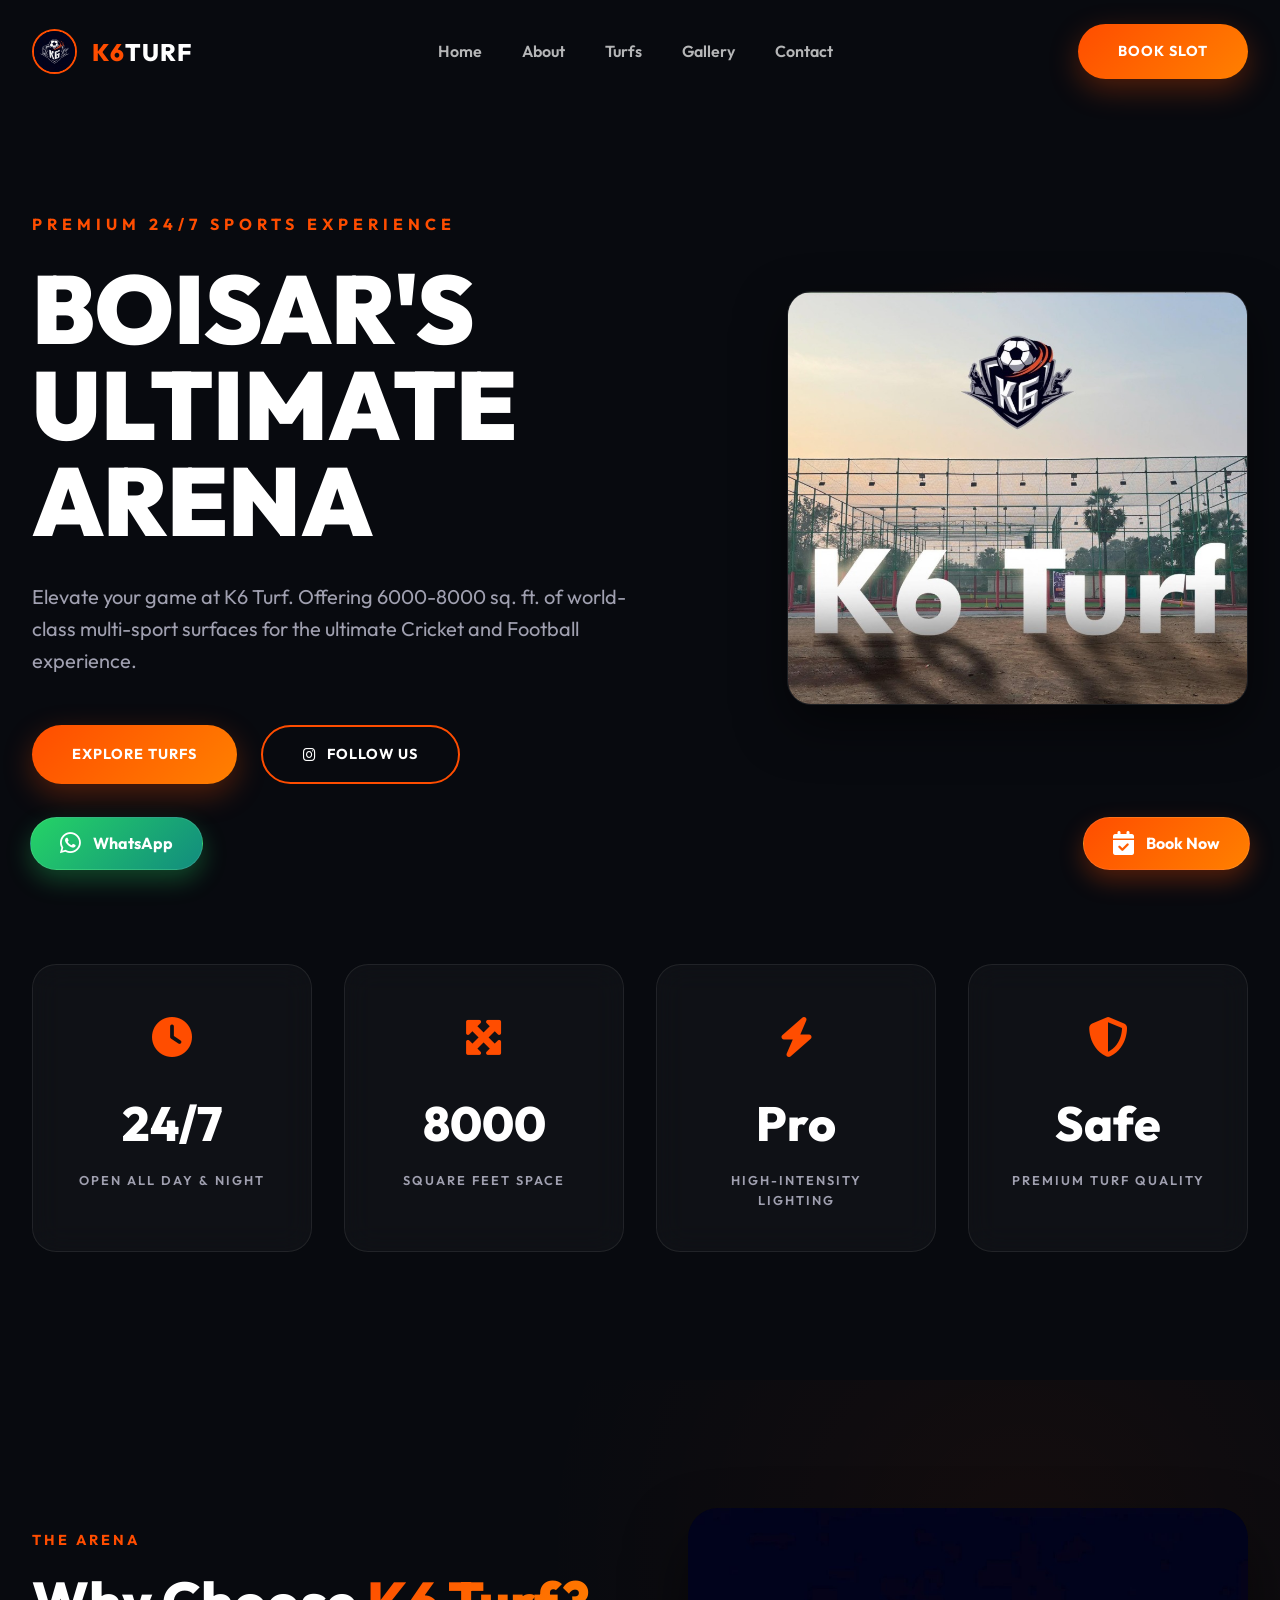
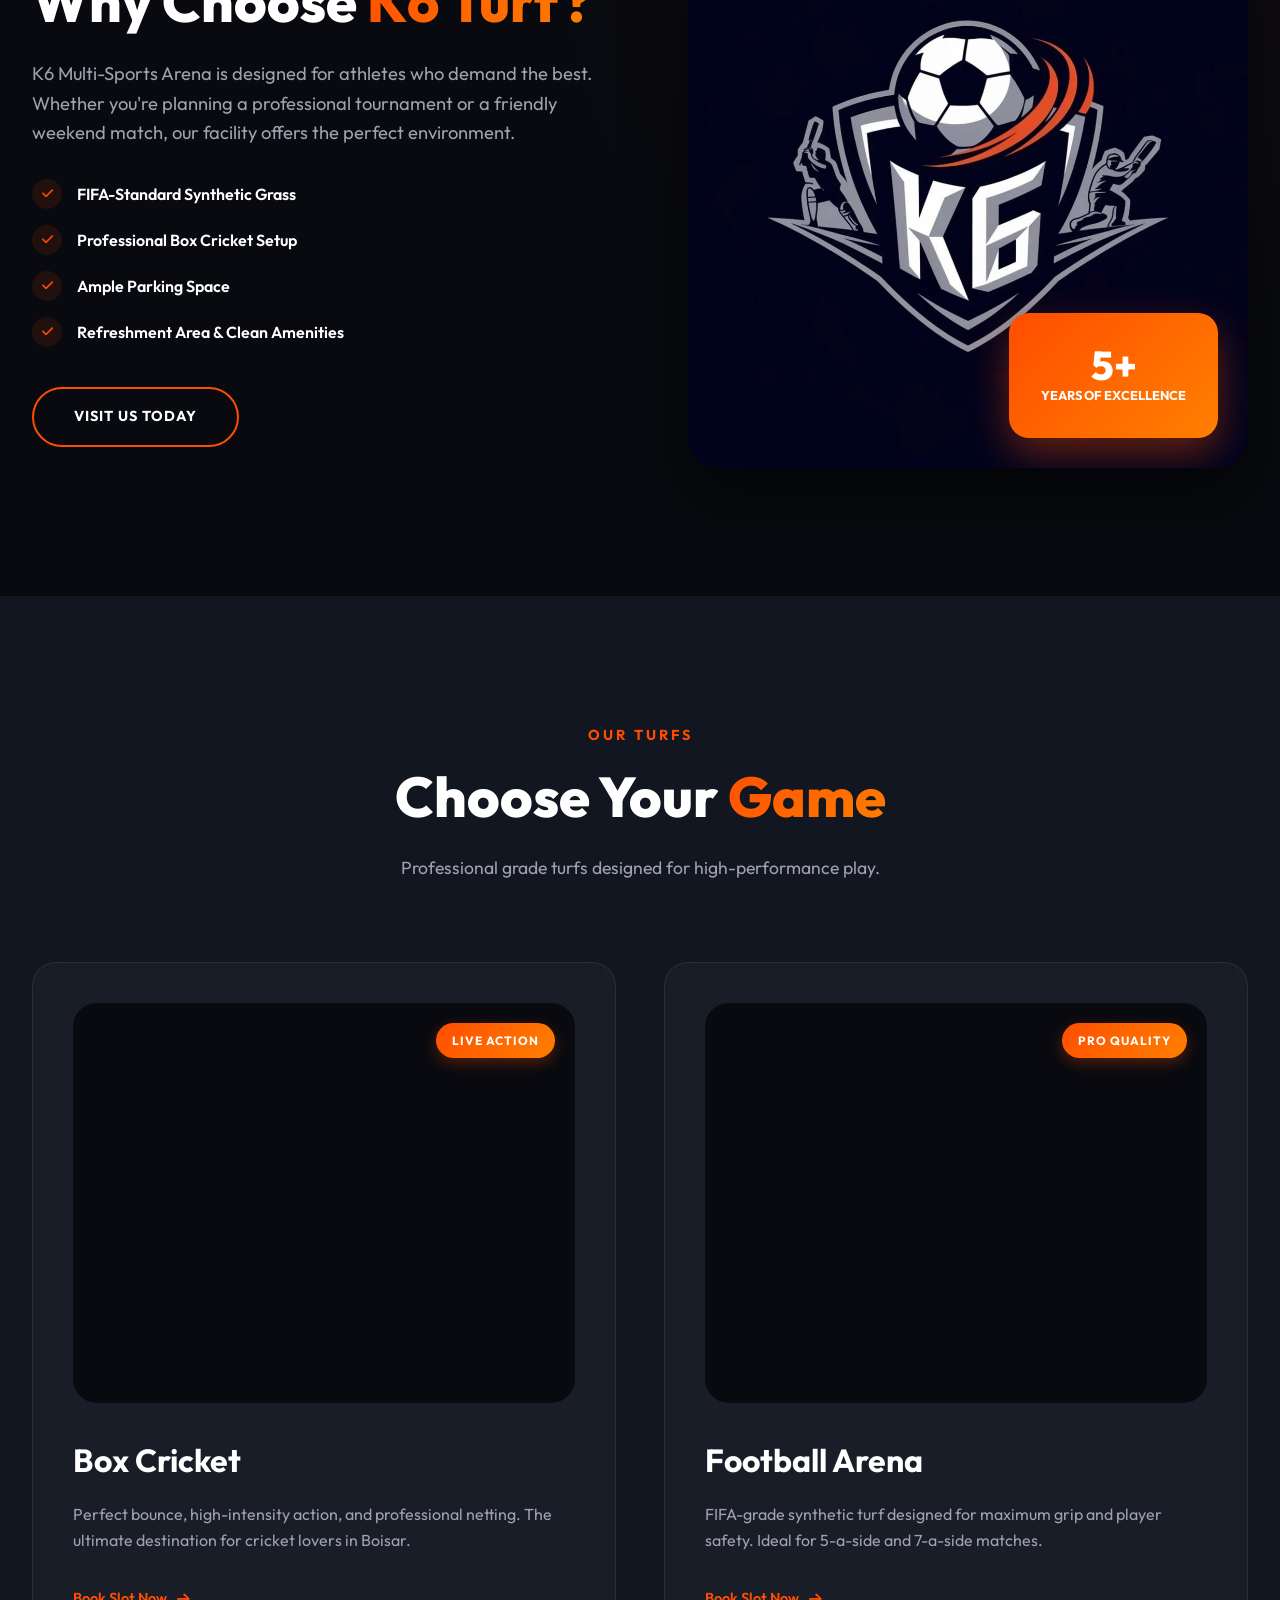
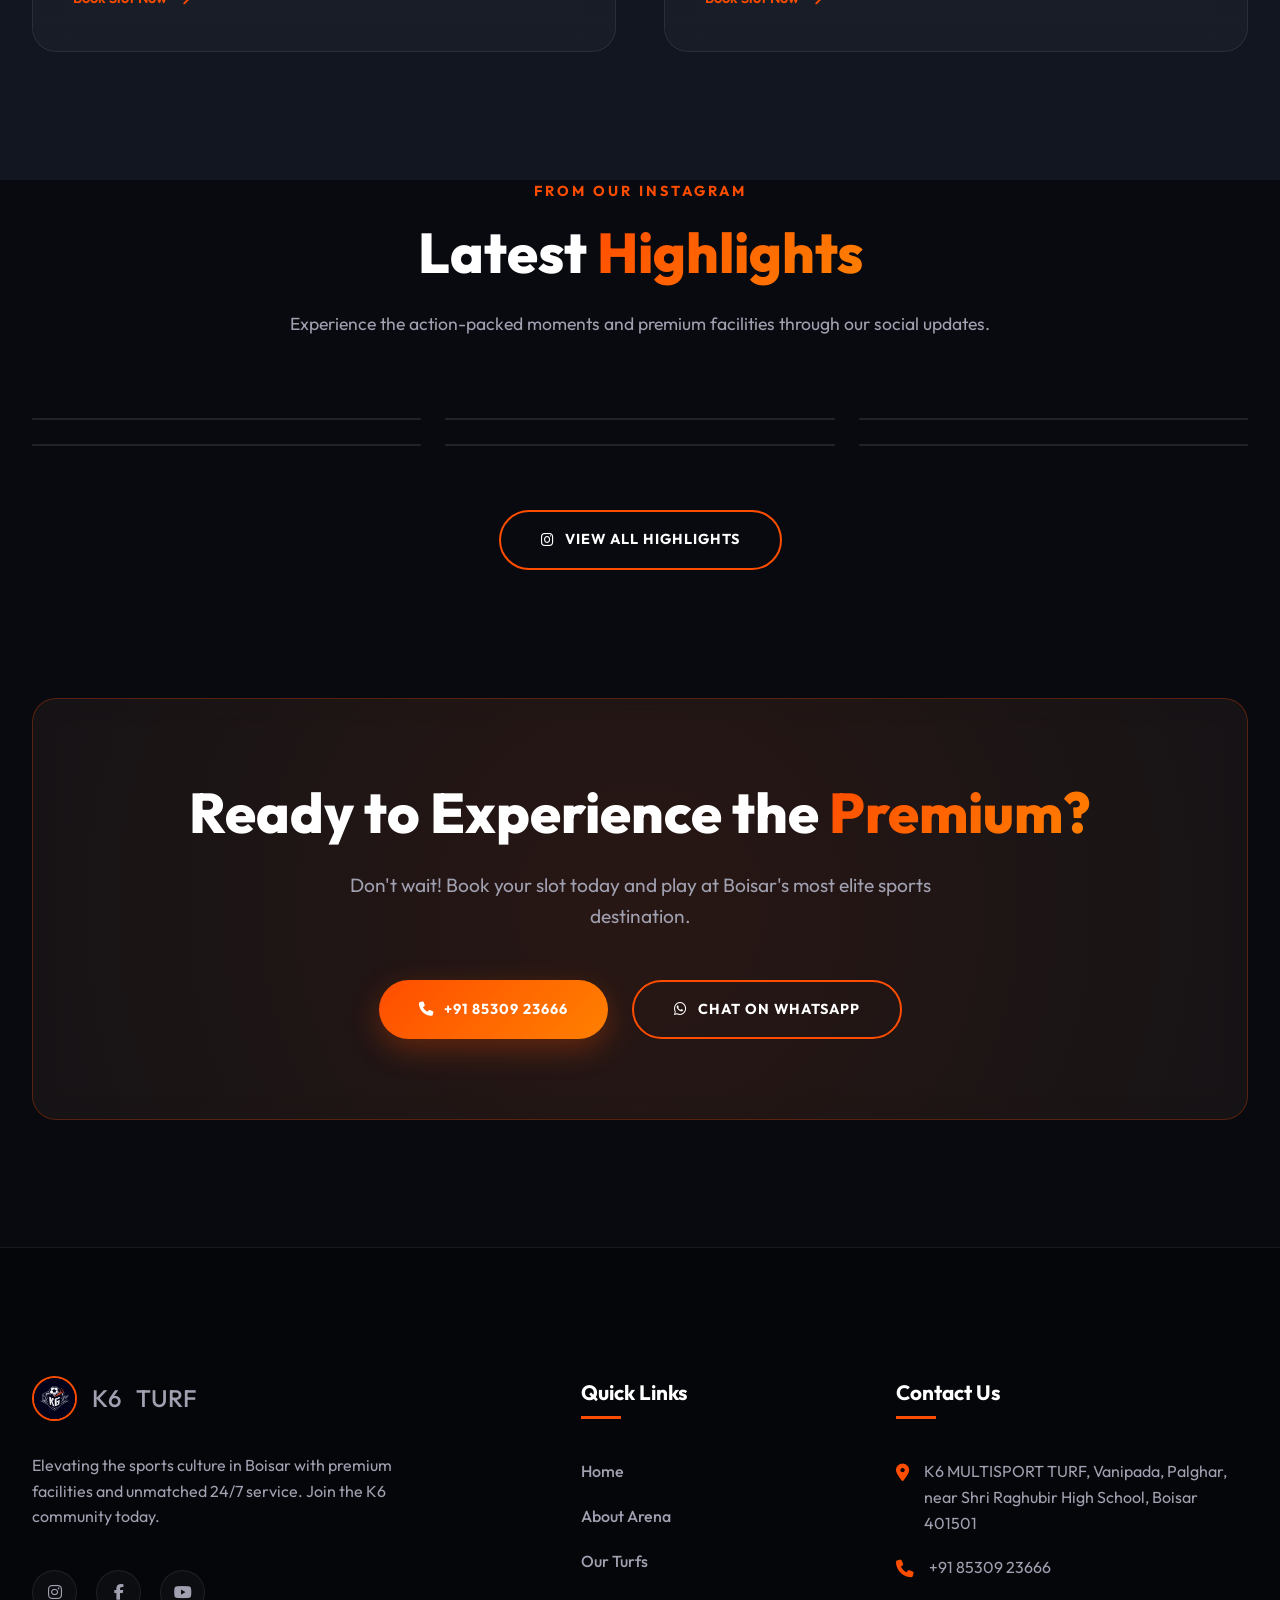
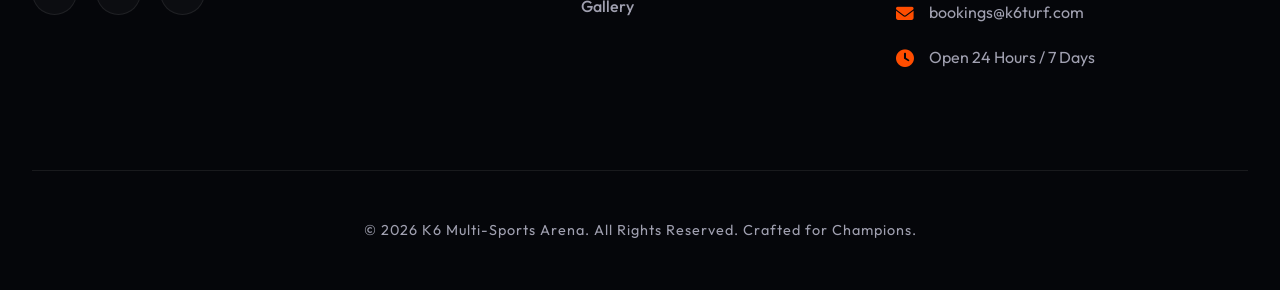
==== commit 79873460: "Finalized gallery page, updated Instagram highlights, and refined UI buttons/icons." ====
--- a/index.html
+++ b/index.html
@@ -25,13 +25,13 @@
             <nav>
                 <a href="#" class="logo">
                     <img src="assets/logo.jpg" alt="K6 Logo" class="nav-logo">
-                    <span>K6</span>TURF
+                    <span class="logo-text"><span>K6</span>TURF</span>
                 </a>
                 <ul class="nav-links">
                     <li><a href="#home">Home</a></li>
                     <li><a href="#about">About</a></li>
                     <li><a href="#services">Turfs</a></li>
-                    <li><a href="#gallery">Gallery</a></li>
+                    <li><a href="gallery.html">Gallery</a></li>
                     <li><a href="#contact">Contact</a></li>
                 </ul>
                 <div class="nav-actions">
@@ -52,20 +52,23 @@
                 </video>
             </div>
             <div class="container">
-                <div class="hero-content">
-                    <span class="hero-tagline" data-aos="fade-down">Premium 24/7 Sports Experience</span>
-                    <h1 data-aos="fade-up" data-aos-delay="200">BOISAR'S ULTIMATE <span>ARENA</span></h1>
-                    <p data-aos="fade-up" data-aos-delay="400">Elevate your game at K6 Turf. Offering 6000-8000 sq. ft. of world-class multi-sport surfaces for the ultimate Cricket and Football experience.</p>
-                    <div class="hero-btns" data-aos="fade-up" data-aos-delay="600">
-                        <a href="#services" class="btn btn-primary">Explore Turfs</a>
-                        <a href="https://www.instagram.com/k6_turf_boisar/" target="_blank" class="btn btn-outline"><i class="fab fa-instagram"></i> Follow Us</a>
-                    </div>
-                </div>
-            </div>
-            <div class="hero-scroll" data-aos="fade-up" data-aos-delay="800">
-                <div class="mouse"></div>
-                <span>Scroll Down</span>
-            </div>
+                <div class="hero-grid">
+                    <div class="hero-content">
+                        <span class="hero-tagline" data-aos="fade-down">Premium 24/7 Sports Experience</span>
+                        <h1 data-aos="fade-up" data-aos-delay="200">BOISAR'S ULTIMATE <span>ARENA</span></h1>
+                        <p data-aos="fade-up" data-aos-delay="400">Elevate your game at K6 Turf. Offering 6000-8000 sq. ft. of world-class multi-sport surfaces for the ultimate Cricket and Football experience.</p>
+                        <div class="hero-btns" data-aos="fade-up" data-aos-delay="600">
+                            <a href="#services" class="btn btn-primary">Explore Turfs</a>
+                            <a href="https://www.instagram.com/k6_turf_boisar/" target="_blank" class="btn btn-outline"><i class="fab fa-instagram"></i> Follow Us</a>
+                        </div>
+                    </div>
+                    <div class="hero-image" data-aos="zoom-in" data-aos-delay="400">
+                        <img src="assets/hero_image.jpg" alt="K6 Turf Arena" class="hero-main-image">
+                        <div class="logo-glow"></div>
+                    </div>
+                </div>
+            </div>
+
         </section>
 
         <!-- Stats/Features -->
@@ -137,7 +140,8 @@
                 <div class="service-card-wrapper">
                     <div class="service-card glass-card" data-aos="fade-up">
                         <div class="service-img">
-                            <blockquote class="instagram-media" data-instgrm-permalink="https://www.instagram.com/reel/DECcVCstjQd/?utm_source=ig_embed&amp;utm_campaign=loading" data-instgrm-version="14"></blockquote>
+                            <blockquote class="instagram-media" data-instgrm-permalink="https://www.instagram.com/reel/DECcVCstjQd/" data-instgrm-version="14" style="width:100%; margin:0; border-radius: 24px;"></blockquote>
+                            <div class="video-tag">Live Action</div>
                         </div>
                         <div class="service-body">
                             <h3>Box Cricket</h3>
@@ -148,7 +152,8 @@
 
                     <div class="service-card glass-card" data-aos="fade-up" data-aos-delay="200">
                         <div class="service-img">
-                            <blockquote class="instagram-media" data-instgrm-permalink="https://www.instagram.com/reel/DEwyY6cT_Gz/?utm_source=ig_embed&amp;utm_campaign=loading" data-instgrm-version="14"></blockquote>
+                            <blockquote class="instagram-media" data-instgrm-permalink="https://www.instagram.com/reel/DEwyY6cT_Gz/" data-instgrm-version="14" style="width:100%; margin:0; border-radius: 24px;"></blockquote>
+                            <div class="video-tag">Pro Quality</div>
                         </div>
                         <div class="service-body">
                             <h3>Football Arena</h3>
@@ -167,33 +172,30 @@
                     <span class="sub-title">From Our Instagram</span>
                     <h2>Latest <span>Highlights</span></h2>
                     <p>Experience the action-packed moments and premium facilities through our social updates.</p>
-                </div>
-                
+                </div>                
                 <div class="instagram-grid">
-                    <!-- Post 1 -->
                     <div class="insta-embed" data-aos="zoom-in">
-                        <blockquote class="instagram-media" data-instgrm-permalink="https://www.instagram.com/p/DKz9kxUNPje/?utm_source=ig_embed&amp;utm_campaign=loading" data-instgrm-version="14"></blockquote>
-                    </div>
-                    <!-- Post 2 -->
+                        <blockquote class="instagram-media" data-instgrm-permalink="https://www.instagram.com/p/DD9cVFitu2C/" data-instgrm-version="14"></blockquote>
+                    </div>
                     <div class="insta-embed" data-aos="zoom-in" data-aos-delay="100">
-                        <blockquote class="instagram-media" data-instgrm-permalink="https://www.instagram.com/p/DPoWp0yDz2l/?utm_source=ig_embed&amp;utm_campaign=loading" data-instgrm-version="14"></blockquote>
-                    </div>
-                    <!-- Reel 1 -->
+                        <blockquote class="instagram-media" data-instgrm-permalink="https://www.instagram.com/p/DD1wI6gTpUK/" data-instgrm-version="14"></blockquote>
+                    </div>
                     <div class="insta-embed" data-aos="zoom-in" data-aos-delay="200">
-                        <blockquote class="instagram-media" data-instgrm-permalink="https://www.instagram.com/reel/DQ9aMk0iMoH/?utm_source=ig_embed&amp;utm_campaign=loading" data-instgrm-version="14"></blockquote>
-                    </div>
-                    <!-- Reel 2 -->
+                        <blockquote class="instagram-media" data-instgrm-permalink="https://www.instagram.com/reel/DDouvV-tCt_/" data-instgrm-version="14"></blockquote>
+                    </div>
                     <div class="insta-embed" data-aos="zoom-in" data-aos-delay="300">
-                        <blockquote class="instagram-media" data-instgrm-permalink="https://www.instagram.com/reel/DECcVCstjQd/?utm_source=ig_embed&amp;utm_campaign=loading" data-instgrm-version="14"></blockquote>
-                    </div>
-                    <!-- Reel 3 -->
+                        <blockquote class="instagram-media" data-instgrm-permalink="https://www.instagram.com/reel/DDYcpSSzgJH/" data-instgrm-version="14"></blockquote>
+                    </div>
                     <div class="insta-embed" data-aos="zoom-in" data-aos-delay="400">
-                        <blockquote class="instagram-media" data-instgrm-permalink="https://www.instagram.com/reel/DDHYo43tLcD/?utm_source=ig_embed&amp;utm_campaign=loading" data-instgrm-version="14"></blockquote>
+                        <blockquote class="instagram-media" data-instgrm-permalink="https://www.instagram.com/reel/DDRJOuAzfrm/" data-instgrm-version="14"></blockquote>
+                    </div>
+                    <div class="insta-embed" data-aos="zoom-in" data-aos-delay="500">
+                        <blockquote class="instagram-media" data-instgrm-permalink="https://www.instagram.com/reel/DDHYo43tLcD/" data-instgrm-version="14"></blockquote>
                     </div>
                 </div>
                 
                 <div class="center-btn" style="margin-top: 4rem; text-align: center;">
-                    <a href="https://www.instagram.com/k6_turf_boisar/" target="_blank" class="btn btn-outline"><i class="fab fa-instagram"></i> View All Posts</a>
+                    <a href="gallery.html" class="btn btn-outline"><i class="fab fa-instagram"></i> View All Highlights</a>
                 </div>
             </div>
         </section>
@@ -207,7 +209,7 @@
                     <h2>Ready to Experience the <span>Premium?</span></h2>
                     <p>Don't wait! Book your slot today and play at Boisar's most elite sports destination.</p>
                     <div class="cta-btns">
-                        <a href="tel:+918530923666" class="btn btn-primary"><i class="fas fa-phone-alt"></i> +91 85309 23666</a>
+                        <a href="tel:+918530923666" class="btn btn-primary"><i class="fas fa-phone"></i> +91 85309 23666</a>
                         <a href="https://wa.me/918530923666" class="btn btn-outline"><i class="fab fa-whatsapp"></i> Chat on WhatsApp</a>
                     </div>
                 </div>
@@ -236,14 +238,14 @@
                         <li><a href="#home">Home</a></li>
                         <li><a href="#about">About Arena</a></li>
                         <li><a href="#services">Our Turfs</a></li>
-                        <li><a href="#gallery">Gallery</a></li>
+                        <li><a href="gallery.html">Gallery</a></li>
                     </ul>
                 </div>
                 <div class="footer-col">
                     <h4>Contact Us</h4>
                     <ul class="contact-list">
                         <li><i class="fas fa-map-marker-alt"></i> K6 MULTISPORT TURF, Vanipada, Palghar, near Shri Raghubir High School, Boisar 401501</li>
-                        <li><i class="fas fa-phone-alt"></i> +91 85309 23666</li>
+                        <li><i class="fas fa-phone"></i> +91 85309 23666</li>
                         <li><i class="fas fa-envelope"></i> bookings@k6turf.com</li>
                         <li><i class="fas fa-clock"></i> Open 24 Hours / 7 Days</li>
                     </ul>
@@ -254,6 +256,18 @@
             </div>
         </div>
     </footer>
+
+    <!-- Floating Action Buttons -->
+    <div class="floating-actions">
+        <a href="https://wa.me/918530923666" class="float-btn float-whatsapp" aria-label="Chat on WhatsApp">
+            <i class="fab fa-whatsapp"></i>
+            <span class="float-text">WhatsApp</span>
+        </a>
+        <a href="https://wa.me/918530923666" class="float-btn float-book" aria-label="Book Now">
+            <i class="fas fa-calendar-check"></i>
+            <span class="float-text">Book Now</span>
+        </a>
+    </div>
 
     <script src="https://unpkg.com/aos@2.3.1/dist/aos.js"></script>
     <script src="script.js"></script>
--- a/style.css
+++ b/style.css
@@ -29,6 +29,7 @@
     color: var(--white);
     overflow-x: hidden;
     line-height: 1.6;
+    width: 100%;
 }
 
 /* Custom Scrollbar */
@@ -128,6 +129,12 @@
     background: var(--gradient);
     -webkit-background-clip: text;
     -webkit-text-fill-color: transparent;
+}
+
+@media (max-width: 480px) {
+    h2 {
+        font-size: 2rem;
+    }
 }
 
 .btn {
@@ -225,13 +232,24 @@
 }
 
 .logo {
-    font-size: 1.6rem;
+    font-size: 1.5rem;
     font-weight: 800;
     color: var(--white);
     text-decoration: none;
     display: flex;
     align-items: center;
-    gap: 12px;
+    gap: 15px;
+    flex-shrink: 0;
+}
+
+.logo-text {
+    font-weight: 800;
+    letter-spacing: 1px;
+    line-height: 1;
+}
+
+.logo-text span {
+    color: var(--accent);
 }
 
 .nav-logo {
@@ -240,16 +258,29 @@
     border-radius: 50%;
     object-fit: cover;
     border: 2px solid var(--accent);
-}
-
-.logo span {
-    color: var(--accent);
+    flex-shrink: 0;
+}
+
+@media (max-width: 480px) {
+    .logo-text {
+        font-size: 1.2rem;
+    }
+    .nav-logo {
+        width: 35px;
+        height: 35px;
+    }
 }
 
 .nav-links {
     display: flex;
     gap: 2.5rem;
     list-style: none;
+}
+
+@media (max-width: 1200px) {
+    .nav-links {
+        gap: 1.5rem;
+    }
 }
 
 .nav-links a {
@@ -290,21 +321,87 @@
 
 .mobile-nav-toggle {
     display: none;
-    background: transparent;
-    border: none;
+    background: var(--glass);
+    border: 1px solid var(--glass-border);
     color: var(--white);
-    font-size: 1.5rem;
+    width: 45px;
+    height: 45px;
+    border-radius: 12px;
+    font-size: 1.2rem;
     cursor: pointer;
+    justify-content: center;
+    align-items: center;
+}
+
+@media (max-width: 992px) {
+    .nav-actions .btn-primary {
+        display: none;
+    }
+    .mobile-nav-toggle {
+        display: flex;
+    }
 }
 
 /* Hero Section */
 .hero {
     min-height: 100vh;
-    padding: 10rem 0 8rem; /* Added padding to prevent overlap with floating cards */
+    padding: 12rem 0 6rem;
     display: flex;
     align-items: center;
     position: relative;
     overflow: hidden;
+}
+
+.hero-grid {
+    display: grid;
+    grid-template-columns: 1.2fr 0.8fr;
+    gap: 4rem;
+    align-items: center;
+    width: 100%;
+}
+
+@media (max-width: 992px) {
+    .hero {
+        min-height: auto;
+        padding: 8rem 0 4rem;
+    }
+
+    .hero-grid {
+        grid-template-columns: 1fr;
+        text-align: center;
+        gap: 3rem;
+    }
+    
+    .hero-content {
+        display: flex;
+        flex-direction: column;
+        align-items: center;
+    }
+
+    .hero h1 {
+        font-size: 2.5rem;
+        margin-bottom: 1.5rem;
+    }
+
+    .hero p {
+        font-size: 1rem;
+        margin-bottom: 2rem;
+    }
+
+    .hero-main-image {
+        max-width: 100%;
+        height: auto;
+    }
+
+    .hero-btns {
+        flex-direction: column;
+        width: 100%;
+    }
+
+    .hero-btns .btn {
+        width: 100%;
+        justify-content: center;
+    }
 }
 
 .hero-bg {
@@ -335,6 +432,38 @@
 
 .hero-content {
     max-width: 800px;
+}
+
+.hero-image {
+    position: relative;
+    display: flex;
+    justify-content: center;
+    align-items: center;
+}
+
+.hero-main-image {
+    width: 100%;
+    max-width: 550px;
+    border-radius: 24px;
+    border: 1px solid var(--glass-border);
+    box-shadow: 0 20px 50px rgba(0, 0, 0, 0.5);
+    animation: float 6s infinite ease-in-out;
+}
+
+.logo-glow {
+    position: absolute;
+    top: 50%;
+    left: 50%;
+    transform: translate(-50%, -50%);
+    width: 110%;
+    height: 110%;
+    background: radial-gradient(circle, rgba(var(--accent-rgb), 0.15), transparent 70%);
+    z-index: -1;
+}
+
+@keyframes float {
+    0%, 100% { transform: translateY(0); }
+    50% { transform: translateY(-20px); }
 }
 
 .hero-tagline {
@@ -351,6 +480,7 @@
     font-weight: 900;
     line-height: 1;
     margin-bottom: 2rem;
+    text-align: left !important;
 }
 
 .hero p {
@@ -358,11 +488,13 @@
     color: var(--text-muted);
     margin-bottom: 3rem;
     max-width: 600px;
+    text-align: left !important;
 }
 
 .hero-btns {
     display: flex;
     gap: 1.5rem;
+    justify-content: flex-start !important;
 }
 
 .hero-scroll {
@@ -409,8 +541,7 @@
 
 /* Stats Section */
 .stats {
-    padding: 0 0 8rem;
-    margin-top: -60px; /* Reduced from -100px to prevent overlap */
+    padding: 4rem 0 8rem;
     position: relative;
     z-index: 10;
 }
@@ -562,12 +693,16 @@
 }
 
 .service-img {
-    min-height: 450px;
-    border-radius: 20px;
+    min-height: 400px;
+    height: auto;
+    border-radius: 24px;
     overflow: hidden;
     margin-bottom: 2rem;
+    position: relative;
+    background: var(--primary);
     display: flex;
     justify-content: center;
+    align-items: center;
 }
 
 .turf-video {
@@ -577,8 +712,22 @@
     transition: var(--transition);
 }
 
+.video-tag {
+    position: absolute;
+    top: 20px;
+    right: 20px;
+    background: var(--gradient);
+    padding: 0.5rem 1rem;
+    border-radius: 50px;
+    font-size: 0.75rem;
+    font-weight: 700;
+    text-transform: uppercase;
+    letter-spacing: 1px;
+    box-shadow: 0 5px 15px rgba(var(--accent-rgb), 0.3);
+}
+
 .service-card:hover .turf-video {
-    transform: scale(1.05);
+    transform: scale(1.08);
 }
 
 .service-body h3 {
@@ -592,16 +741,23 @@
 }
 
 /* Instagram Feed */
-.social-feed {
-    padding: 8rem 0;
-    background: radial-gradient(circle at 20% 80%, rgba(var(--accent-rgb), 0.05), transparent 40%);
-}
-
 .instagram-grid {
     display: grid;
-    grid-template-columns: repeat(auto-fit, minmax(320px, 1fr));
-    gap: 2rem;
+    grid-template-columns: repeat(3, 1fr);
+    gap: 1.5rem;
     justify-items: center;
+}
+
+@media (max-width: 1100px) {
+    .instagram-grid {
+        grid-template-columns: repeat(2, 1fr);
+    }
+}
+
+@media (max-width: 768px) {
+    .instagram-grid {
+        grid-template-columns: 1fr;
+    }
 }
 
 .insta-embed {
@@ -836,17 +992,24 @@
 
 @media (max-width: 768px) {
     .hero {
-        text-align: center;
+        text-align: left;
     }
     
     .hero-btns, .cta-btns {
         flex-direction: column;
+        align-items: flex-start;
         width: 100%;
     }
 
     .hero-btns .btn, .cta-btns .btn {
-        width: 100%;
-        justify-content: center;
+        width: auto;
+        justify-content: flex-start;
+        padding: 1rem 1.5rem;
+    }
+    
+    .btn {
+        padding: 0.8rem 1.5rem;
+        font-size: 0.85rem;
     }
     
     .stats-grid {
@@ -876,10 +1039,133 @@
     }
 
     .container {
-        padding: 0 1.5rem;
+        padding: 0 1rem;
     }
 
     .logo {
-        font-size: 1.3rem;
-    }
-}
+        font-size: 1.2rem;
+        gap: 8px;
+    }
+
+    .nav-logo {
+        width: 35px;
+        height: 35px;
+    }
+}
+
+/* Floating Action Buttons */
+.floating-actions {
+    position: fixed;
+    bottom: 30px;
+    left: 0;
+    right: 0;
+    pointer-events: none;
+    z-index: 2000;
+    display: flex;
+    justify-content: space-between;
+    padding: 0 30px;
+}
+
+.float-btn {
+    pointer-events: auto;
+    display: flex;
+    align-items: center;
+    gap: 12px;
+    padding: 0.8rem 1.8rem;
+    border-radius: 50px;
+    text-decoration: none;
+    font-weight: 700;
+    color: var(--white);
+    box-shadow: 0 10px 30px rgba(0, 0, 0, 0.4);
+    transition: var(--transition);
+    backdrop-filter: blur(10px);
+    border: 1px solid rgba(255, 255, 255, 0.1);
+}
+
+.float-whatsapp {
+    background: linear-gradient(135deg, #25D366, #128C7E);
+    box-shadow: 0 10px 25px rgba(37, 211, 102, 0.3);
+}
+
+.float-book {
+    background: var(--gradient);
+    box-shadow: 0 10px 25px rgba(var(--accent-rgb), 0.3);
+}
+
+.float-btn i {
+    font-size: 1.5rem;
+}
+
+/* Gallery Page Styles */
+.gallery-grid-full {
+    display: grid;
+    grid-template-columns: repeat(auto-fill, minmax(300px, 1fr));
+    gap: 1.5rem;
+    padding: 3rem 0;
+    width: 100%;
+}
+
+@media (max-width: 768px) {
+    .gallery-grid-full {
+        grid-template-columns: 1fr;
+        gap: 1rem;
+        padding: 2rem 0;
+    }
+    .gallery-item {
+        max-width: 100%;
+        margin: 0 auto;
+    }
+}
+
+i.fa-phone {
+    transform: none; /* Pointing in the standard direction as per reference */
+}
+
+.float-btn:hover {
+    transform: translateY(-5px) scale(1.05);
+    box-shadow: 0 15px 40px rgba(0, 0, 0, 0.5);
+    border-color: rgba(255, 255, 255, 0.3);
+}
+
+.float-whatsapp:hover {
+    box-shadow: 0 15px 35px rgba(37, 211, 102, 0.5);
+}
+
+.float-book:hover {
+    box-shadow: 0 15px 35px rgba(var(--accent-rgb), 0.5);
+}
+
+/* Pulse animation for WhatsApp */
+@keyframes float-pulse {
+    0% { box-shadow: 0 0 0 0 rgba(37, 211, 102, 0.4); }
+    70% { box-shadow: 0 0 0 15px rgba(37, 211, 102, 0); }
+    100% { box-shadow: 0 0 0 0 rgba(37, 211, 102, 0); }
+}
+
+.float-whatsapp {
+    animation: float-pulse 2s infinite;
+}
+
+@media (max-width: 768px) {
+    .floating-actions {
+        bottom: 20px;
+        padding: 0 20px;
+    }
+    
+    .float-text {
+        display: none;
+    }
+    
+    .float-btn {
+        padding: 1rem;
+        border-radius: 50%;
+        width: 60px;
+        height: 60px;
+        justify-content: center;
+    }
+    
+    .float-btn i {
+        font-size: 1.8rem;
+        margin: 0;
+    }
+}
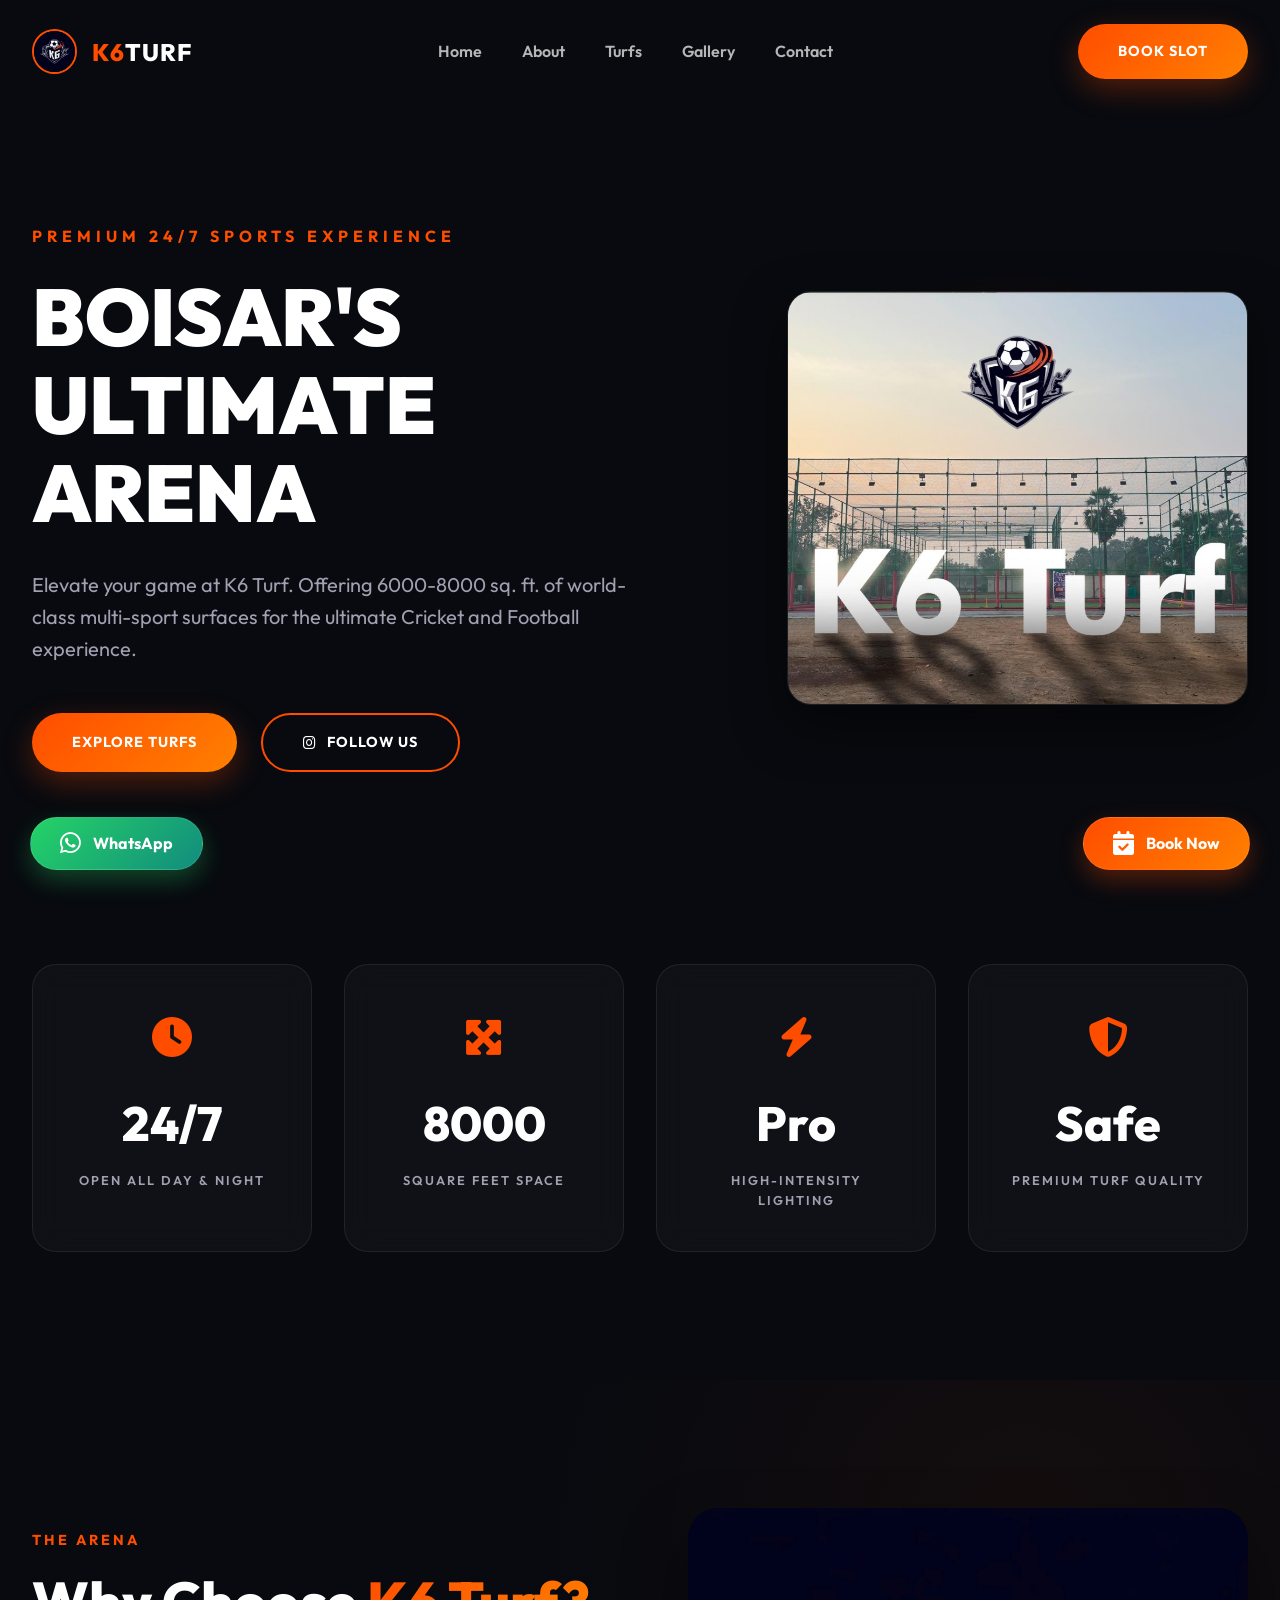
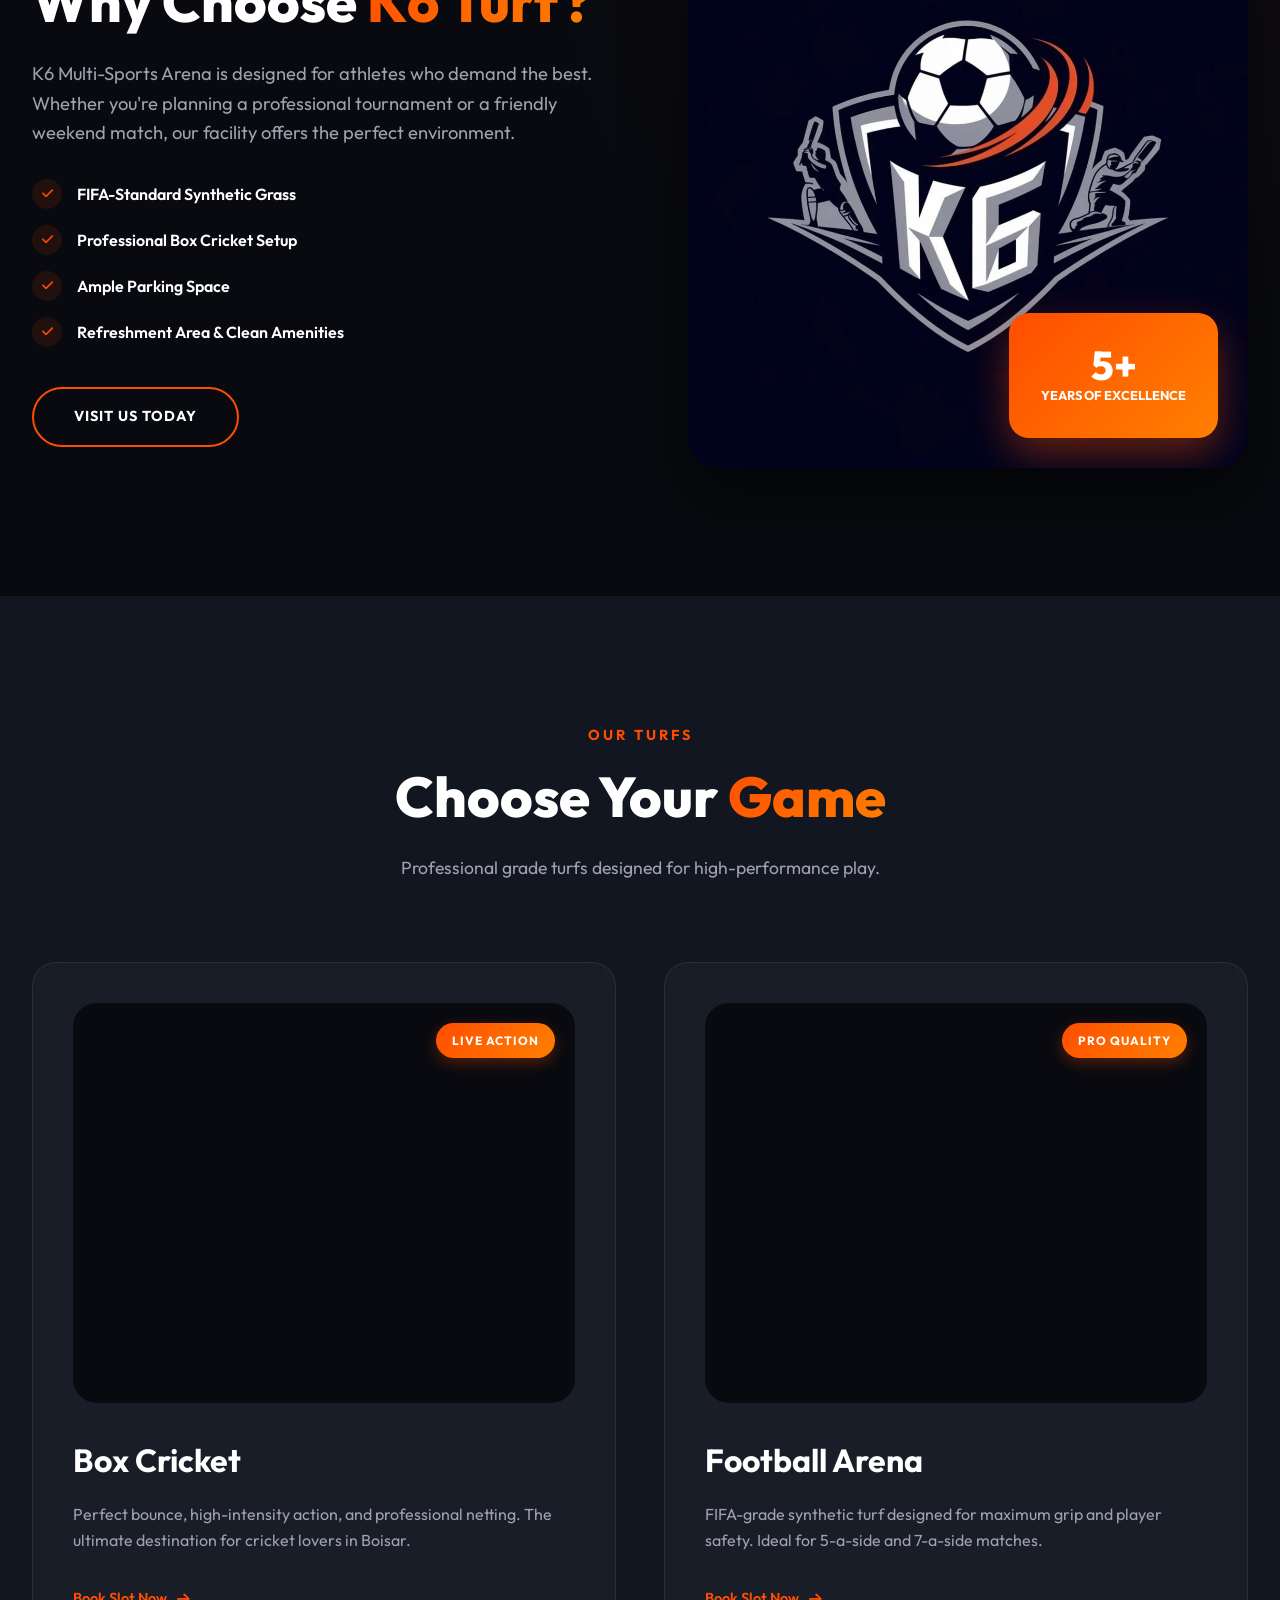
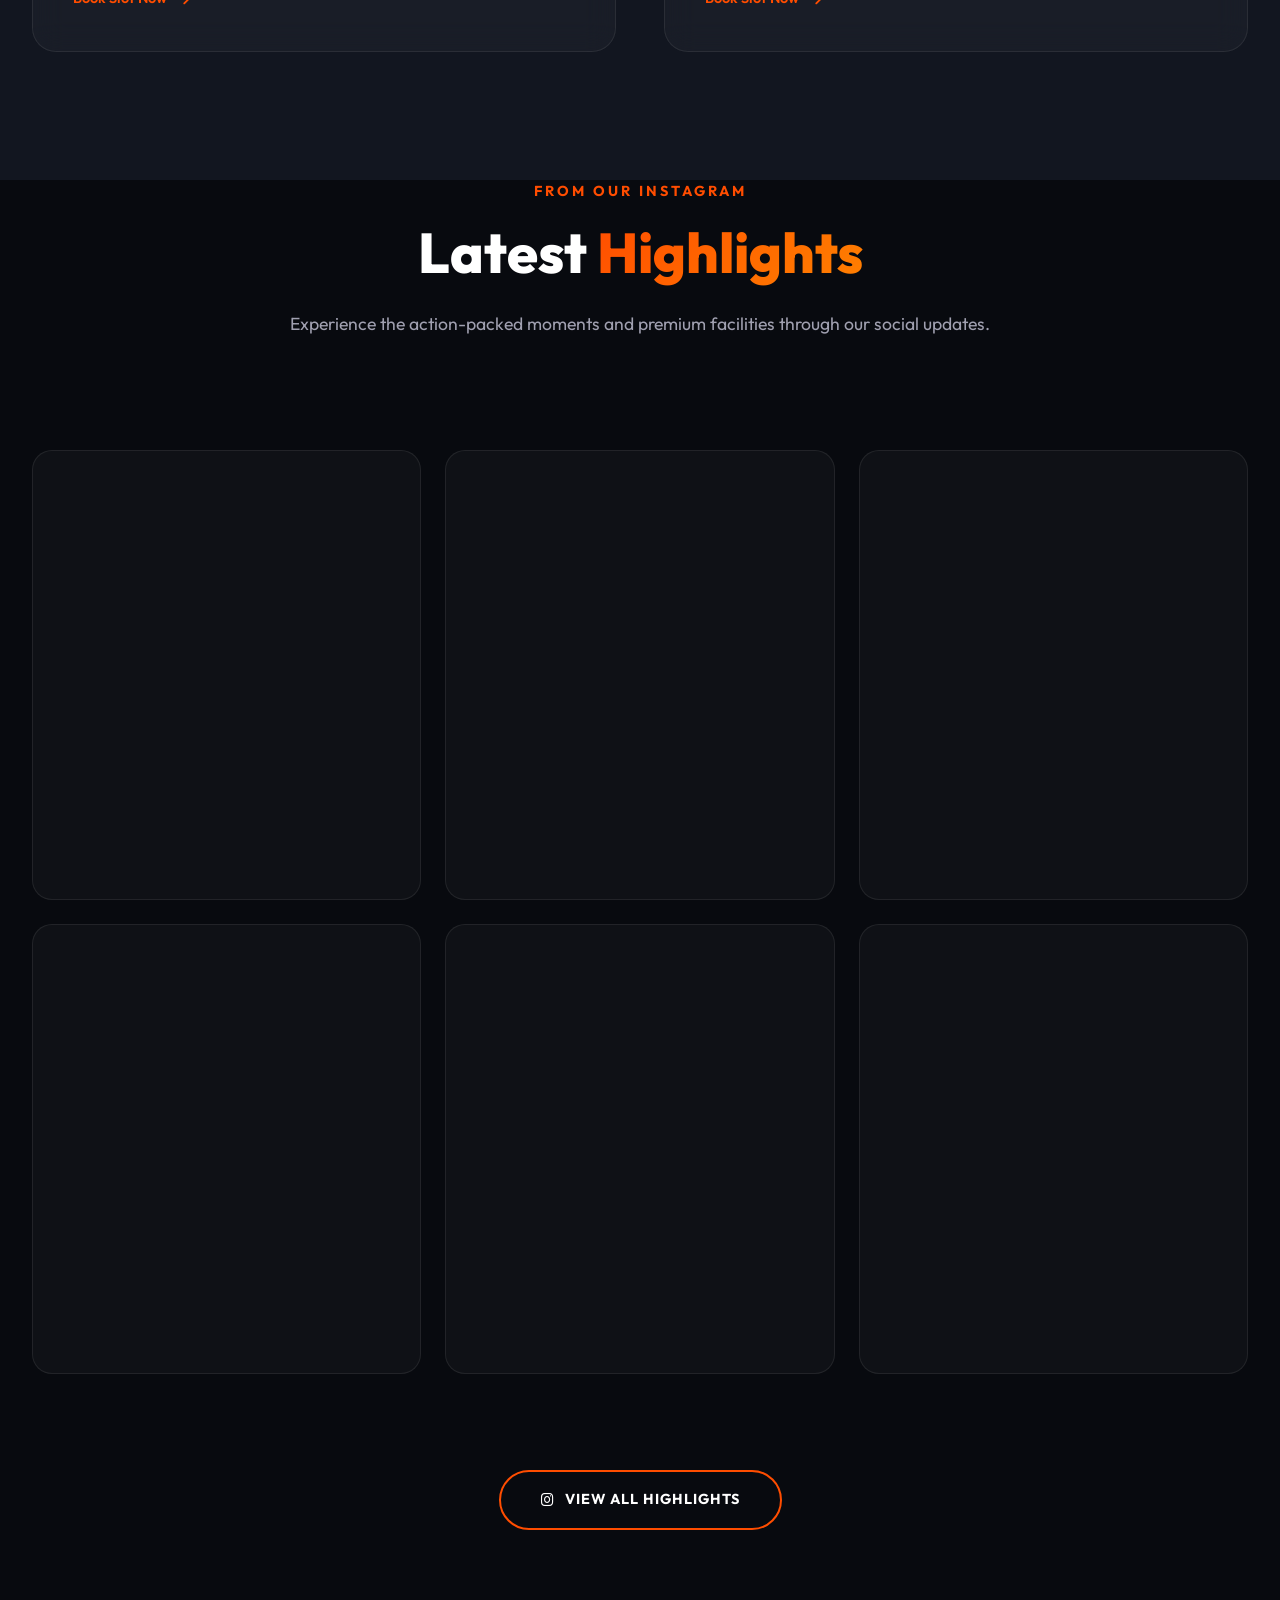
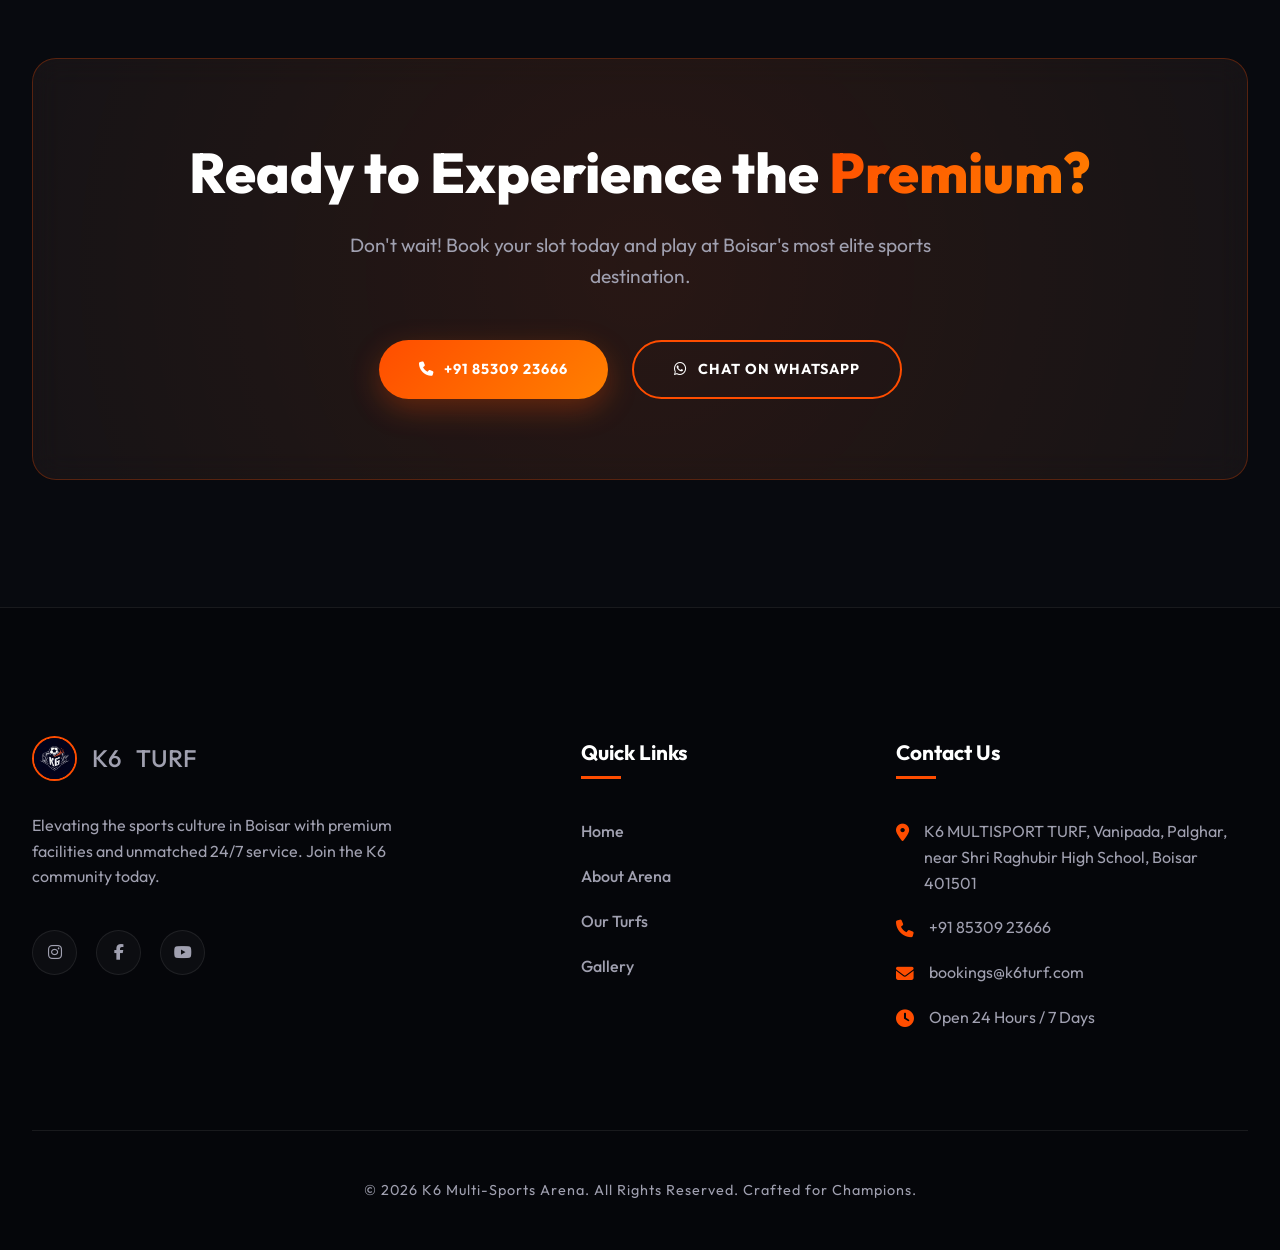
==== commit 02a21767: "Finalizing website: Fix mobile responsiveness, Instagram embed reliability, and UI consistency" ====
--- a/index.html
+++ b/index.html
@@ -152,7 +152,7 @@
 
                     <div class="service-card glass-card" data-aos="fade-up" data-aos-delay="200">
                         <div class="service-img">
-                            <blockquote class="instagram-media" data-instgrm-permalink="https://www.instagram.com/reel/DEwyY6cT_Gz/" data-instgrm-version="14" style="width:100%; margin:0; border-radius: 24px;"></blockquote>
+                            <blockquote class="instagram-media" data-instgrm-permalink="https://www.instagram.com/reel/DDRJOuAzfrm/" data-instgrm-version="14" style="width:100%; margin:0; border-radius: 24px;"></blockquote>
                             <div class="video-tag">Pro Quality</div>
                         </div>
                         <div class="service-body">
@@ -174,22 +174,22 @@
                     <p>Experience the action-packed moments and premium facilities through our social updates.</p>
                 </div>                
                 <div class="instagram-grid">
-                    <div class="insta-embed" data-aos="zoom-in">
+                    <div class="insta-embed">
                         <blockquote class="instagram-media" data-instgrm-permalink="https://www.instagram.com/p/DD9cVFitu2C/" data-instgrm-version="14"></blockquote>
                     </div>
-                    <div class="insta-embed" data-aos="zoom-in" data-aos-delay="100">
+                    <div class="insta-embed">
                         <blockquote class="instagram-media" data-instgrm-permalink="https://www.instagram.com/p/DD1wI6gTpUK/" data-instgrm-version="14"></blockquote>
                     </div>
-                    <div class="insta-embed" data-aos="zoom-in" data-aos-delay="200">
+                    <div class="insta-embed">
                         <blockquote class="instagram-media" data-instgrm-permalink="https://www.instagram.com/reel/DDouvV-tCt_/" data-instgrm-version="14"></blockquote>
                     </div>
-                    <div class="insta-embed" data-aos="zoom-in" data-aos-delay="300">
+                    <div class="insta-embed">
                         <blockquote class="instagram-media" data-instgrm-permalink="https://www.instagram.com/reel/DDYcpSSzgJH/" data-instgrm-version="14"></blockquote>
                     </div>
-                    <div class="insta-embed" data-aos="zoom-in" data-aos-delay="400">
+                    <div class="insta-embed">
                         <blockquote class="instagram-media" data-instgrm-permalink="https://www.instagram.com/reel/DDRJOuAzfrm/" data-instgrm-version="14"></blockquote>
                     </div>
-                    <div class="insta-embed" data-aos="zoom-in" data-aos-delay="500">
+                    <div class="insta-embed">
                         <blockquote class="instagram-media" data-instgrm-permalink="https://www.instagram.com/reel/DDHYo43tLcD/" data-instgrm-version="14"></blockquote>
                     </div>
                 </div>
@@ -200,7 +200,6 @@
             </div>
         </section>
 
-        <script async src="//www.instagram.com/embed.js"></script>
 
         <!-- Booking CTA -->
         <section class="cta-section">
@@ -269,6 +268,25 @@
         </a>
     </div>
 
+    <script async src="//www.instagram.com/embed.js"></script>
+    <script>
+        // Persistent Instagram processing
+        function processInstagram() {
+            if (window.instgrm) {
+                window.instgrm.Embeds.process();
+            }
+        }
+
+        window.addEventListener('load', () => {
+            processInstagram();
+            // Retry a few times to catch slow loads
+            setTimeout(processInstagram, 2000);
+            setTimeout(processInstagram, 5000);
+        });
+
+        // Also process if user scrolls (failsafe)
+        window.addEventListener('scroll', processInstagram, { once: true });
+    </script>
     <script src="https://unpkg.com/aos@2.3.1/dist/aos.js"></script>
     <script src="script.js"></script>
 </body>
--- a/style.css
+++ b/style.css
@@ -27,9 +27,10 @@
 body {
     background-color: var(--primary);
     color: var(--white);
-    overflow-x: hidden;
+    overflow-x: hidden !important;
     line-height: 1.6;
     width: 100%;
+    position: relative;
 }
 
 /* Custom Scrollbar */
@@ -105,6 +106,12 @@
     max-width: 1300px;
     margin: 0 auto;
     padding: 0 2rem;
+}
+
+@media (max-width: 768px) {
+    .container {
+        padding: 0 1.2rem;
+    }
 }
 
 .sub-title {
@@ -131,11 +138,6 @@
     -webkit-text-fill-color: transparent;
 }
 
-@media (max-width: 480px) {
-    h2 {
-        font-size: 2rem;
-    }
-}
 
 .btn {
     display: inline-flex;
@@ -261,15 +263,6 @@
     flex-shrink: 0;
 }
 
-@media (max-width: 480px) {
-    .logo-text {
-        font-size: 1.2rem;
-    }
-    .nav-logo {
-        width: 35px;
-        height: 35px;
-    }
-}
 
 .nav-links {
     display: flex;
@@ -277,11 +270,6 @@
     list-style: none;
 }
 
-@media (max-width: 1200px) {
-    .nav-links {
-        gap: 1.5rem;
-    }
-}
 
 .nav-links a {
     text-decoration: none;
@@ -333,14 +321,6 @@
     align-items: center;
 }
 
-@media (max-width: 992px) {
-    .nav-actions .btn-primary {
-        display: none;
-    }
-    .mobile-nav-toggle {
-        display: flex;
-    }
-}
 
 /* Hero Section */
 .hero {
@@ -360,49 +340,6 @@
     width: 100%;
 }
 
-@media (max-width: 992px) {
-    .hero {
-        min-height: auto;
-        padding: 8rem 0 4rem;
-    }
-
-    .hero-grid {
-        grid-template-columns: 1fr;
-        text-align: center;
-        gap: 3rem;
-    }
-    
-    .hero-content {
-        display: flex;
-        flex-direction: column;
-        align-items: center;
-    }
-
-    .hero h1 {
-        font-size: 2.5rem;
-        margin-bottom: 1.5rem;
-    }
-
-    .hero p {
-        font-size: 1rem;
-        margin-bottom: 2rem;
-    }
-
-    .hero-main-image {
-        max-width: 100%;
-        height: auto;
-    }
-
-    .hero-btns {
-        flex-direction: column;
-        width: 100%;
-    }
-
-    .hero-btns .btn {
-        width: 100%;
-        justify-content: center;
-    }
-}
 
 .hero-bg {
     position: absolute;
@@ -476,11 +413,12 @@
 }
 
 .hero h1 {
-    font-size: clamp(3.5rem, 10vw, 6rem);
+    font-size: clamp(2.5rem, 8vw, 5rem);
     font-weight: 900;
-    line-height: 1;
+    line-height: 1.1;
     margin-bottom: 2rem;
     text-align: left !important;
+    word-wrap: break-word;
 }
 
 .hero p {
@@ -743,9 +681,27 @@
 /* Instagram Feed */
 .instagram-grid {
     display: grid;
-    grid-template-columns: repeat(3, 1fr);
+    grid-template-columns: repeat(auto-fit, minmax(300px, 1fr));
     gap: 1.5rem;
-    justify-items: center;
+    padding: 2rem 0;
+}
+
+/* Fix for blank/thin Instagram embeds */
+.instagram-media, 
+.instagram-media iframe {
+    width: 100% !important;
+    min-width: 100% !important;
+    max-width: 100% !important;
+    border-radius: 24px !important;
+    margin: 0 !important;
+    border: none !important;
+    background: transparent !important;
+}
+
+blockquote.instagram-media {
+    background: transparent !important;
+    border: none !important;
+    box-shadow: none !important;
 }
 
 @media (max-width: 1100px) {
@@ -768,6 +724,10 @@
     overflow: hidden;
     border: 1px solid var(--glass-border);
     transition: var(--transition);
+    min-height: 450px;
+    display: flex;
+    flex-direction: column;
+    justify-content: center;
 }
 
 .insta-embed:hover {
@@ -1035,7 +995,7 @@
     }
     
     .hero h1 {
-        font-size: 3rem;
+        font-size: 1.8rem;
     }
 
     .container {
@@ -1043,8 +1003,8 @@
     }
 
     .logo {
-        font-size: 1.2rem;
-        gap: 8px;
+        font-size: 1.1rem;
+        gap: 6px;
     }
 
     .nav-logo {
@@ -1169,3 +1129,75 @@
         margin: 0;
     }
 }
+@media (max-width: 1200px) {
+    .nav-links {
+        gap: 1.5rem;
+    }
+}
+
+@media (max-width: 992px) {
+    .nav-actions .btn-primary {
+        display: none;
+    }
+    .mobile-nav-toggle {
+        display: flex;
+    }
+    .hero {
+        min-height: auto;
+        padding: 8rem 0 4rem;
+    }
+
+    .hero-grid {
+        grid-template-columns: 1fr;
+        text-align: center;
+        gap: 3rem;
+    }
+    
+    .hero-content {
+        display: flex;
+        flex-direction: column;
+        align-items: center;
+    }
+
+    .hero h1 {
+        font-size: 2.2rem;
+        margin-bottom: 1.5rem;
+        word-break: break-word;
+    }
+
+    .hero p {
+        font-size: 1rem;
+        margin-bottom: 2rem;
+    }
+
+    .hero-main-image {
+        max-width: 100%;
+        height: auto;
+    }
+
+    .hero-btns {
+        flex-direction: column;
+        width: 100%;
+    }
+
+    .hero-btns .btn {
+        width: 100%;
+        justify-content: center;
+    }
+}
+
+@media (max-width: 480px) {
+    h2 {
+        font-size: 2rem;
+    }
+    .logo-text {
+        font-size: 1.2rem;
+    }
+    .nav-logo {
+        width: 35px;
+        height: 35px;
+    }
+    .hero h1 {
+        font-size: 1.8rem;
+    }
+}
